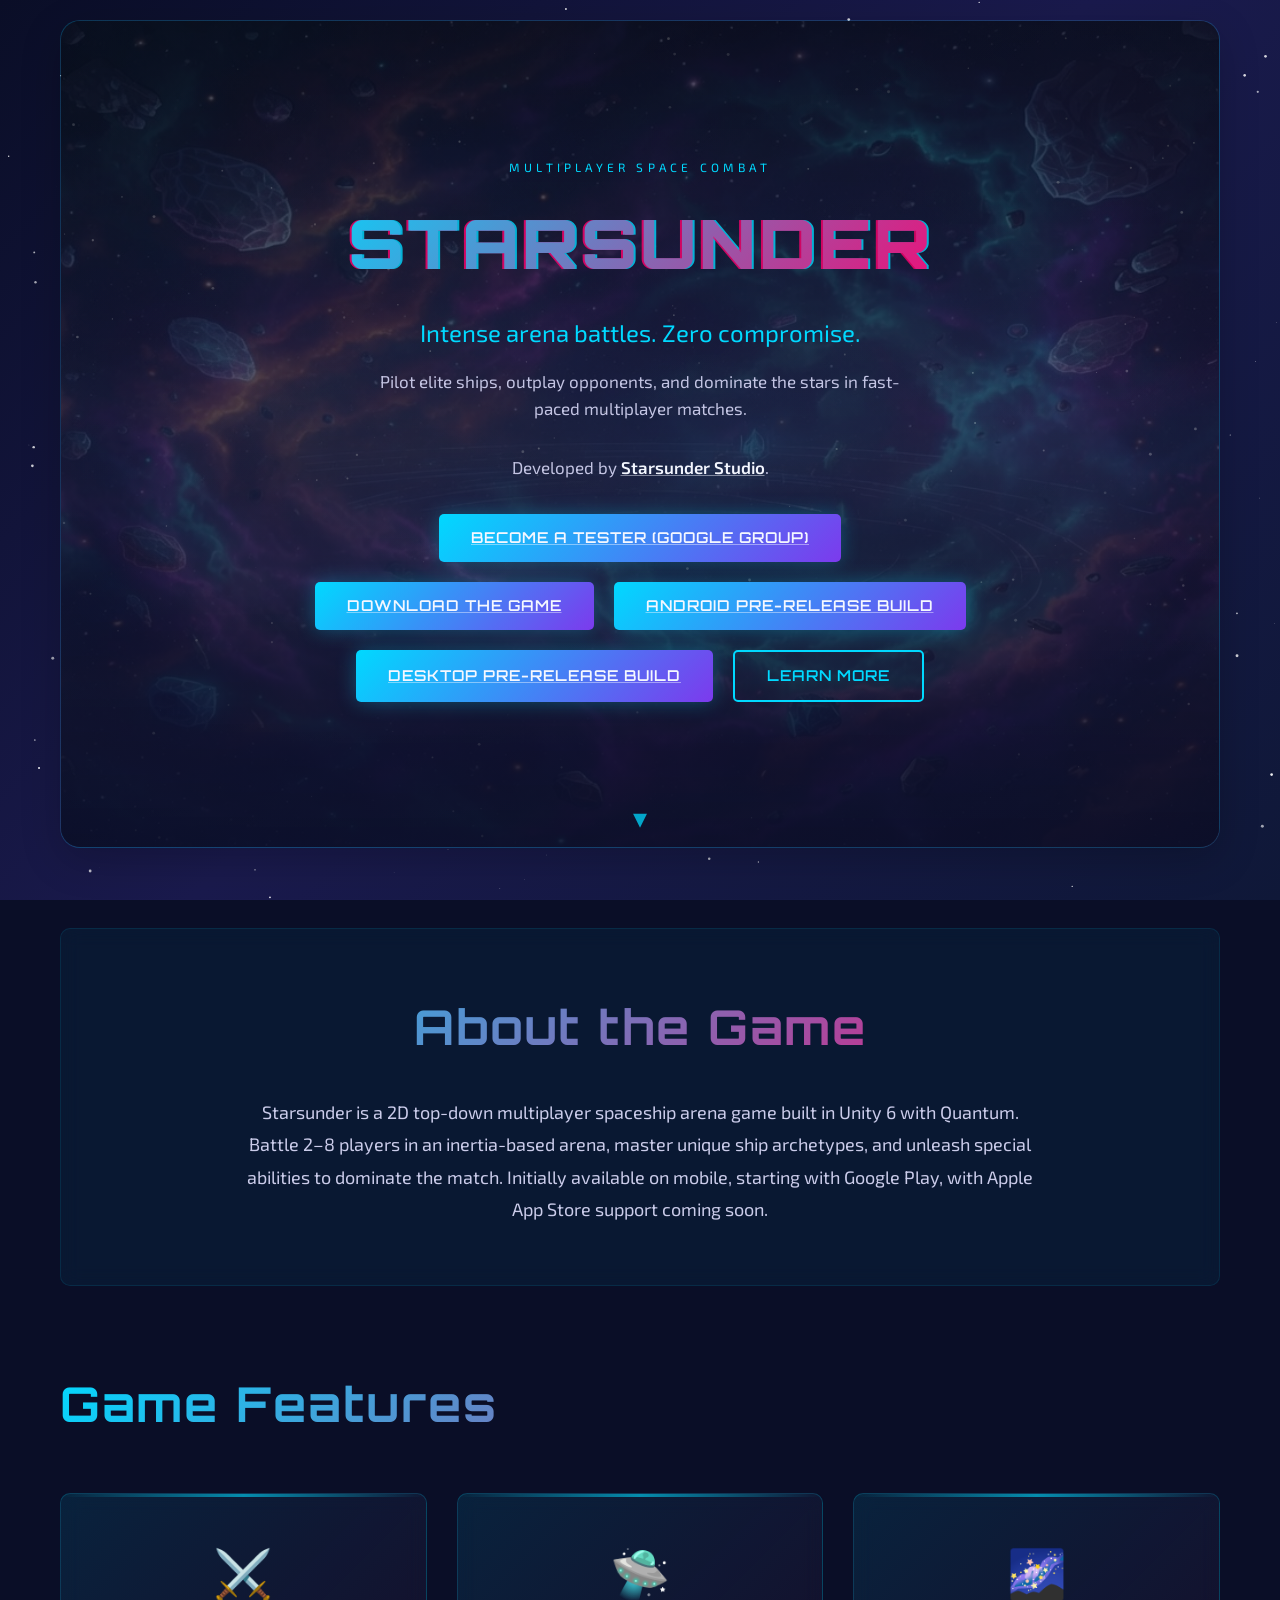
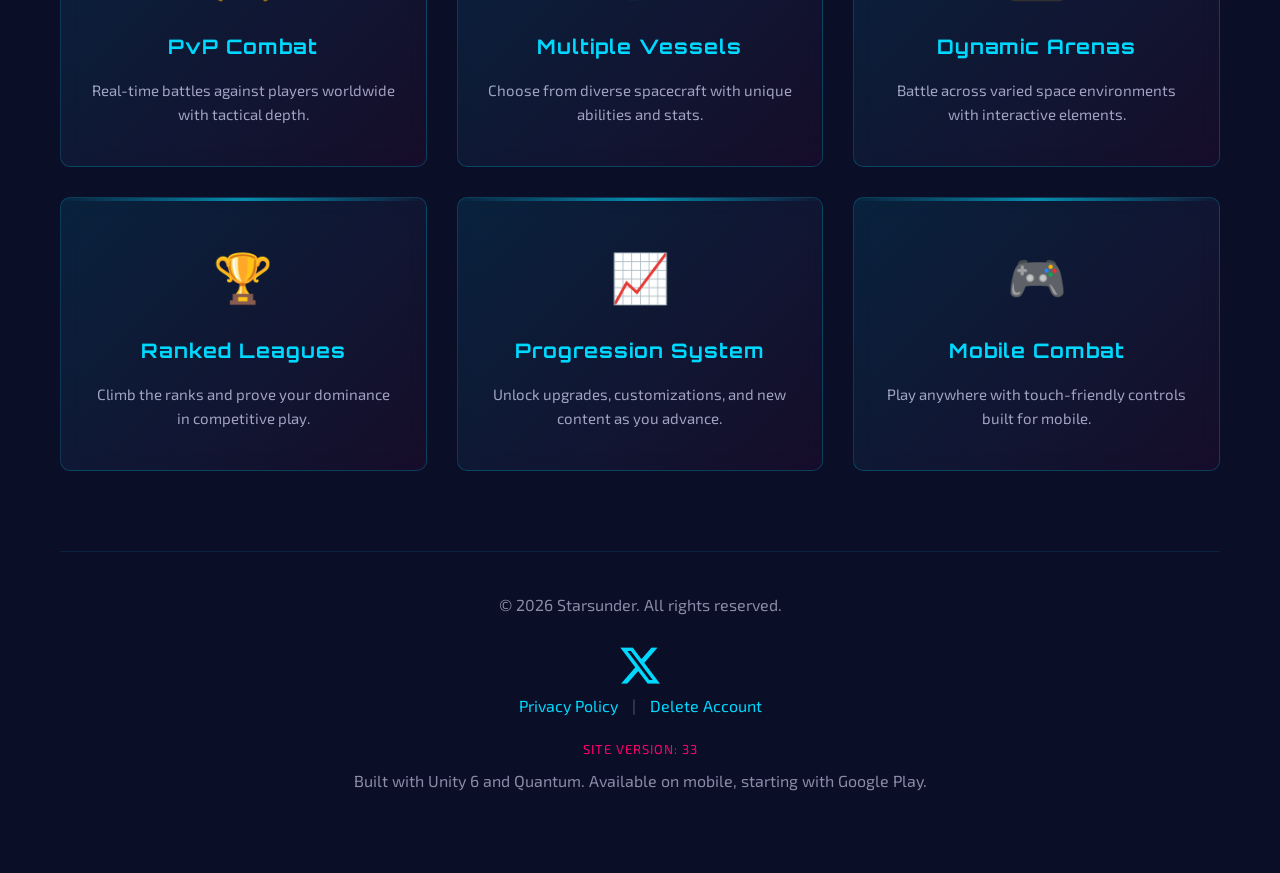
==== index.html @ 7aaae604 "Add hero video" ====
<!DOCTYPE html>
<html lang="en">
<head>
    <meta charset="UTF-8">
    <meta name="viewport" content="width=device-width, initial-scale=1.0">
    <meta name="theme-color" content="#0a0e27">
    <meta name="description" content="Starsunder is an intense multiplayer spaceship arena game.">
    <link rel="stylesheet" href="https://cdnjs.cloudflare.com/ajax/libs/font-awesome/6.6.0/css/all.min.css">
    <link rel="preconnect" href="https://fonts.googleapis.com">
    <link rel="preconnect" href="https://fonts.gstatic.com" crossorigin>
    <link rel="stylesheet" href="https://fonts.googleapis.com/css2?family=Orbitron:wght@700;900&family=Exo+2:wght@400;500;600&display=swap">
    <link rel="icon" type="image/png" href="starsunder-logo-500.png">
    <link rel="apple-touch-icon" href="starsunder-logo-500.png">
    <title>Starsunder - Spaceship Arena Game</title>
    <link rel="stylesheet" href="style.css?v=33">
</head>
<body>
    <canvas id="stars-canvas"></canvas>
    
    <div class="container">
        <section class="hero">
            <video class="hero-video" muted loop playsinline preload="none" aria-hidden="true" tabindex="-1" disablepictureinpicture data-src="hero-gameplay.mp4"></video>
            <div class="hero-content">
                <p class="eyebrow">Multiplayer space combat</p>
                <h1 class="glitch" data-text="STARSUNDER">STARSUNDER</h1>
                <p class="tagline">Intense arena battles. Zero compromise.</p>
                <p class="description">Pilot elite ships, outplay opponents, and dominate the stars in fast-paced multiplayer matches.</p>
                <p class="description">Developed by <a href="https://starsunderstudio.com/" target="_blank" rel="noopener noreferrer">Starsunder Studio</a>.</p>
                <div class="cta-buttons">
                    <a class="btn btn-primary" href="https://groups.google.com/g/starsunder-beta-pilots" target="_blank" rel="noopener noreferrer">Become a Tester (Google Group)</a>
                    <a class="btn btn-primary" href="https://play.google.com/apps/testing/com.starsunderstudio.starsunder" target="_blank" rel="noopener noreferrer">Download the Game</a>
                    <a class="btn btn-primary" href="https://drive.google.com/file/d/129R_GZ-BtbEEM9Xbn3rD3-jcOwAPbcdf/view?usp=drive_link" target="_blank" rel="noopener noreferrer">Android Pre-Release Build</a>
                    <a class="btn btn-primary" href="https://drive.google.com/file/d/1EyXLG2-ThTmbZdYRuEPHj5hFcsKqm8kC/view?usp=drive_link" target="_blank" rel="noopener noreferrer">Desktop Pre-Release Build</a>
                    <button class="btn btn-secondary" onclick="scrollToSection('#about')">Learn More</button>
                </div>
            </div>
            <a class="scroll-cue" href="#about" aria-label="Scroll to About section">
                <span class="scroll-cue-chevron">&#9662;</span>
            </a>
        </section>

        <section id="about" class="about">
            <h2>About the Game</h2>
            <p>Starsunder is a 2D top-down multiplayer spaceship arena game built in Unity 6 with Quantum. Battle 2–8 players in an inertia-based arena, master unique ship archetypes, and unleash special abilities to dominate the match. Initially available on mobile, starting with Google Play, with Apple App Store support coming soon.</p>
        </section>

        <section id="features" class="features">
            <h2>Game Features</h2>
            <div class="features-grid">
                <div class="feature-card">
                    <div class="feature-icon">⚔️</div>
                    <h3>PvP Combat</h3>
                    <p>Real-time battles against players worldwide with tactical depth.</p>
                </div>
                <div class="feature-card">
                    <div class="feature-icon">🛸</div>
                    <h3>Multiple Vessels</h3>
                    <p>Choose from diverse spacecraft with unique abilities and stats.</p>
                </div>
                <div class="feature-card">
                    <div class="feature-icon">🌌</div>
                    <h3>Dynamic Arenas</h3>
                    <p>Battle across varied space environments with interactive elements.</p>
                </div>
                <div class="feature-card">
                    <div class="feature-icon">🏆</div>
                    <h3>Ranked Leagues</h3>
                    <p>Climb the ranks and prove your dominance in competitive play.</p>
                </div>
                <div class="feature-card">
                    <div class="feature-icon">📈</div>
                    <h3>Progression System</h3>
                    <p>Unlock upgrades, customizations, and new content as you advance.</p>
                </div>
                <div class="feature-card">
                    <div class="feature-icon">🎮</div>
                    <h3>Mobile Combat</h3>
                    <p>Play anywhere with touch-friendly controls built for mobile.</p>
                </div>
            </div>
        </section>

        <footer>
            <p>&copy; 2026 Starsunder. All rights reserved.</p>
            <div class="social-links">
                <a href="https://x.com/starsunder_game" target="_blank" rel="noopener noreferrer" class="social-icon" aria-label="Visit Starsunder on X">
                    <i class="fa-brands fa-x-twitter"></i>
                </a>
            </div>
            <p>
                <a href="privacy.html">Privacy Policy</a>
                <span class="footer-sep">|</span>
                <a href="delete-account.html">Delete Account</a>
            </p>
            <p class="site-version">Site version: 33</p>
            <p>Built with Unity 6 and Quantum. Available on mobile, starting with Google Play.</p>
        </footer>
    </div>

    <script src="script.js?v=33"></script>
</body>
</html>
---- style.css ----
* {
    margin: 0;
    padding: 0;
    box-sizing: border-box;
}

html {
    scroll-behavior: smooth;
}

:root {
    --primary-color: #00d9ff;
    --secondary-color: #ff006e;
    --dark-bg: #0a0e27;
    --darker-bg: #050810;
    --text-color: #e0e0ff;
    --accent-color: #7c3aed;
}

body {
    font-family: 'Exo 2', 'Segoe UI', Tahoma, Geneva, Verdana, sans-serif;
    background-color: var(--dark-bg);
    color: var(--text-color);
    overflow-x: hidden;
    line-height: 1.6;
    min-height: 100vh;
}

/* Starfield Background */
#stars-canvas {
    position: fixed;
    top: 0;
    left: 0;
    width: 100%;
    height: 100%;
    z-index: 0;
    background: linear-gradient(135deg, #0a0e27 0%, #1a1a4d 50%, #0f1838 100%);
}

.container {
    position: relative;
    z-index: 1;
    max-width: 1200px;
    margin: 0 auto;
    padding: 20px;
}

/* Hero Section */
.hero {
    display: flex;
    align-items: center;
    justify-content: center;
    min-height: min(92svh, 860px);
    margin-bottom: 80px;
    position: relative;
    padding: 64px 40px 72px;
    border-radius: 20px;
    border: 1px solid rgba(0, 217, 255, 0.16);
    background: linear-gradient(135deg, rgba(0, 217, 255, 0.08), rgba(255, 0, 110, 0.06));
    box-shadow: 0 12px 40px rgba(0, 0, 0, 0.2);
    overflow: hidden;
}

.hero::before {
    content: '';
    position: absolute;
    inset: 0;
    background: url('starsunder-cover-3.jpg') center / cover no-repeat;
    opacity: 0.55;
    z-index: 0;
    transition: opacity 1.2s ease;
}

.hero::after {
    content: '';
    position: absolute;
    inset: 0;
    background: linear-gradient(180deg,
        rgba(5, 8, 16, 0.55) 0%,
        rgba(10, 14, 39, 0.35) 45%,
        rgba(10, 14, 39, 0.85) 100%);
    z-index: 1;
}

/* Hero gameplay loop.
   Sits above the cover still (z-index 0) and below the scrim (z-index 1), so the
   existing text stacking is untouched. It fades in only once it is really playing
   and crossfades the still out with it -- so phones, reduced-motion users, slow
   connections and any browser that refuses autoplay keep today's hero exactly. */
.hero-video {
    position: absolute;
    inset: 0;
    width: 100%;
    height: 100%;
    object-fit: cover;
    object-position: center;
    z-index: 0;
    opacity: 0;
    transition: opacity 1.2s ease;
    pointer-events: none;
    border: 0;
}

.hero.has-video .hero-video {
    opacity: 0.7;
}

.hero.has-video::before {
    opacity: 0;
}

/* The clip is never fetched on phones or under reduced motion (see script.js);
   these are the belt-and-braces half of that decision. */
@media (prefers-reduced-motion: reduce) {
    .hero-video {
        display: none;
    }
}

.hero-content {
    position: relative;
    z-index: 2;
    text-align: center;
    max-width: 680px;
    margin: 0 auto;
}

.scroll-cue {
    position: absolute;
    bottom: 16px;
    left: 50%;
    transform: translateX(-50%);
    z-index: 2;
    color: var(--primary-color);
    text-decoration: none;
    font-size: 28px;
    line-height: 1;
    opacity: 0.75;
    transition: opacity 0.3s ease, color 0.3s ease;
}

.scroll-cue:hover {
    opacity: 1;
    color: var(--secondary-color);
}

.scroll-cue-chevron {
    display: inline-block;
    animation: scrollBounce 2s ease-in-out infinite;
}

@keyframes scrollBounce {
    0%, 100% {
        transform: translateY(0);
        opacity: 0.6;
    }
    50% {
        transform: translateY(8px);
        opacity: 1;
    }
}

@media (max-height: 600px) {
    .scroll-cue {
        display: none;
    }
}

.eyebrow {
    font-size: 12px;
    letter-spacing: 0.35em;
    text-transform: uppercase;
    color: var(--primary-color);
    margin-bottom: 12px;
}

.hero-content h1 {
    font-family: 'Orbitron', 'Segoe UI', sans-serif;
    font-size: clamp(36px, 5.5vw, 68px);
    font-weight: 900;
    background: linear-gradient(135deg, var(--primary-color), var(--secondary-color));
    -webkit-background-clip: text;
    -webkit-text-fill-color: transparent;
    background-clip: text;
    margin-bottom: 16px;
    letter-spacing: 3px;
    animation: fadeUp 0.8s ease;
}

@keyframes fadeUp {
    from {
        opacity: 0;
        transform: translateY(24px);
    }
    to {
        opacity: 1;
        transform: translateY(0);
    }
}

.glitch {
    position: relative;
}

.glitch::before,
.glitch::after {
    content: attr(data-text);
    position: absolute;
    top: 0;
    left: 0;
    width: 100%;
    height: 100%;
    opacity: 0.8;
}

.glitch::before {
    animation: glitch 0.3s infinite;
    color: var(--primary-color);
    z-index: -1;
    text-shadow: -2px 0 var(--secondary-color);
}

.glitch::after {
    animation: glitch 0.3s infinite reverse;
    color: var(--secondary-color);
    z-index: -2;
    text-shadow: 2px 0 var(--primary-color);
}

@keyframes glitch {
    0% {
        clip-path: inset(40% 0 61% 0);
        transform: translate(-2px, -2px);
    }
    20% {
        clip-path: inset(92% 0 1% 0);
        transform: translate(2px, 2px);
    }
    40% {
        clip-path: inset(43% 0 1% 0);
        transform: translate(-2px, 2px);
    }
    60% {
        clip-path: inset(25% 0 58% 0);
        transform: translate(2px, -2px);
    }
    80% {
        clip-path: inset(54% 0 7% 0);
        transform: translate(-2px, -2px);
    }
    100% {
        clip-path: inset(58% 0 43% 0);
        transform: translate(2px, 2px);
    }
}

.tagline {
    font-size: 24px;
    color: var(--primary-color);
    margin-bottom: 16px;
    animation: fadeUp 0.8s ease 0.1s both;
}

.description {
    font-size: 17px;
    color: rgba(224, 224, 255, 0.85);
    margin: 0 auto 32px;
    max-width: 520px;
    animation: fadeUp 0.8s ease 0.2s both;
}

.hero-content a {
    color: #f4f7ff;
    font-weight: 600;
    text-decoration: underline;
    text-decoration-color: rgba(244, 247, 255, 0.45);
}

.hero-content a:hover {
    color: #8fe8ff;
}

.cta-buttons {
    display: flex;
    gap: 20px;
    flex-wrap: wrap;
    justify-content: center;
    animation: fadeUp 0.8s ease 0.3s both;
}

.btn {
    font-family: 'Orbitron', 'Segoe UI', sans-serif;
    padding: 14px 32px;
    font-size: 15px;
    font-weight: 600;
    border: none;
    border-radius: 5px;
    cursor: pointer;
    transition: all 0.3s ease;
    letter-spacing: 1px;
    text-transform: uppercase;
    display: inline-flex;
    align-items: center;
    justify-content: center;
    text-decoration: none;
    white-space: normal;
    line-height: 1.35;
    overflow-wrap: anywhere;
}

.btn-primary {
    background: linear-gradient(135deg, var(--primary-color), var(--accent-color));
    color: #000;
    box-shadow: 0 0 20px rgba(0, 217, 255, 0.3);
}

.btn-primary:hover {
    box-shadow: 0 0 40px rgba(0, 217, 255, 0.6);
    transform: translateY(-3px);
}

.btn-secondary {
    background: transparent;
    color: var(--primary-color);
    border: 2px solid var(--primary-color);
}

.btn-secondary:hover {
    background: rgba(0, 217, 255, 0.1);
    box-shadow: 0 0 20px rgba(0, 217, 255, 0.3);
}


/* About Section */
.about {
    background: rgba(0, 217, 255, 0.05);
    border: 1px solid rgba(0, 217, 255, 0.1);
    padding: 60px 40px;
    border-radius: 10px;
    margin-bottom: 80px;
    text-align: center;
    backdrop-filter: blur(10px);
}

.about h2,
.features h2,
.notify h2 {
    font-family: 'Orbitron', 'Segoe UI', sans-serif;
    font-size: clamp(32px, 6vw, 48px);
    margin-bottom: 30px;
    background: linear-gradient(135deg, var(--primary-color), var(--secondary-color));
    -webkit-background-clip: text;
    -webkit-text-fill-color: transparent;
    background-clip: text;
    letter-spacing: 2px;
}

.about p {
    font-size: 18px;
    color: rgba(224, 224, 255, 0.9);
    max-width: 800px;
    margin: 0 auto;
    line-height: 1.8;
}

/* Features Section */
.features {
    margin-bottom: 80px;
}

.features-grid {
    display: grid;
    grid-template-columns: repeat(auto-fit, minmax(300px, 1fr));
    gap: 30px;
    margin-top: 50px;
}

.feature-card {
    position: relative;
    background: linear-gradient(135deg, rgba(0, 217, 255, 0.1), rgba(255, 0, 110, 0.05));
    border: 1px solid rgba(0, 217, 255, 0.2);
    padding: 40px 30px;
    border-radius: 10px;
    text-align: center;
    transition: all 0.3s ease;
    backdrop-filter: blur(10px);
    overflow: hidden;
}

.feature-card::before {
    content: '';
    position: absolute;
    top: 0;
    left: 0;
    right: 0;
    height: 3px;
    background: linear-gradient(90deg, transparent, var(--primary-color), transparent);
    opacity: 0.6;
    transition: opacity 0.3s ease;
}

.feature-card:hover {
    border-color: var(--primary-color);
    box-shadow: 0 0 40px rgba(0, 217, 255, 0.3);
    transform: translateY(-10px);
}

.feature-card:hover::before {
    opacity: 1;
}

.feature-icon {
    font-size: 48px;
    margin-bottom: 20px;
    display: block;
}

.feature-card h3 {
    font-family: 'Orbitron', 'Segoe UI', sans-serif;
    font-size: 20px;
    margin-bottom: 15px;
    color: var(--primary-color);
    letter-spacing: 1px;
}

.feature-card p {
    color: rgba(224, 224, 255, 0.7);
    font-size: 15px;
    line-height: 1.6;
}

/* Notify Section */
.notify {
    background: linear-gradient(135deg, rgba(0, 217, 255, 0.1), rgba(255, 0, 110, 0.05));
    border: 2px solid rgba(0, 217, 255, 0.2);
    padding: 60px 40px;
    border-radius: 10px;
    text-align: center;
    margin-bottom: 80px;
    backdrop-filter: blur(10px);
}

.notify p:first-of-type {
    font-size: 18px;
    color: rgba(224, 224, 255, 0.8);
    margin-bottom: 40px;
}

.email-form {
    display: flex;
    gap: 10px;
    max-width: 500px;
    margin: 0 auto 20px;
    flex-wrap: wrap;
    justify-content: center;
}

.email-form input {
    flex: 1;
    min-width: 250px;
    padding: 14px 20px;
    background: rgba(0, 0, 0, 0.3);
    border: 1px solid rgba(0, 217, 255, 0.3);
    border-radius: 5px;
    color: var(--text-color);
    font-size: 16px;
    transition: all 0.3s ease;
}

.email-form input::placeholder {
    color: rgba(224, 224, 255, 0.5);
}

.email-form input:focus {
    outline: none;
    background: rgba(0, 0, 0, 0.5);
    border-color: var(--primary-color);
    box-shadow: 0 0 15px rgba(0, 217, 255, 0.2);
}

.form-note {
    font-size: 13px;
    color: rgba(224, 224, 255, 0.5);
    margin-top: 20px;
}

/* Footer */
footer {
    border-top: 1px solid rgba(0, 217, 255, 0.1);
    padding: 40px 0;
    text-align: center;
    color: rgba(224, 224, 255, 0.6);
}

footer p {
    margin-bottom: 20px;
}

footer a {
    color: var(--primary-color);
    text-decoration: none;
}

footer a:hover {
    color: var(--secondary-color);
}

.site-version {
    margin-top: 8px;
    margin-bottom: 8px;
    font-size: 13px;
    letter-spacing: 1px;
    text-transform: uppercase;
    color: var(--secondary-color);
}

.footer-sep {
    margin: 0 10px;
    color: rgba(224, 224, 255, 0.35);
}

.social-links {
    display: flex;
    gap: 30px;
    justify-content: center;
    flex-wrap: wrap;
}

.social-icon {
    color: var(--primary-color);
    text-decoration: none;
    transition: all 0.3s ease;
    font-size: 44px;
    display: inline-flex;
    align-items: center;
    justify-content: center;
    min-width: 56px;
    min-height: 56px;
}

.social-icon:hover {
    color: var(--secondary-color);
    transform: scale(1.1);
    text-shadow: 0 0 10px rgba(0, 217, 255, 0.3);
}

/* Responsive Design */
@media (max-width: 768px) {
    body {
        overflow-x: hidden;
        min-height: 100svh;
    }

    .container {
        padding: 10px;
        min-height: 100svh;
    }

    .hero {
        min-height: calc(100svh - 20px);
        padding: 32px 20px 56px;
        margin-bottom: 40px;
        border-radius: 14px;
    }

    .hero-content {
        max-width: 100%;
        width: 100%;
        display: flex;
        flex-direction: column;
        justify-content: center;
        align-items: center;
        text-align: center;
    }

    .eyebrow {
        font-size: 12px;
        margin-bottom: 10px;
        letter-spacing: 0.25em;
    }

    .hero-content h1 {
        font-size: clamp(30px, 10vw, 52px);
        line-height: 1.05;
        margin-bottom: 12px;
        letter-spacing: 0.5px;
        max-width: 100%;
    }

    .tagline {
        font-size: 20px;
        margin-bottom: 12px;
    }

    .description {
        font-size: 17px;
        margin-bottom: 28px;
        max-width: 100%;
        line-height: 1.55;
    }

    .about h2,
    .features h2 {
        font-size: clamp(24px, 7vw, 34px);
    }

    .about p {
        font-size: 16px;
    }

    .cta-buttons {
        flex-direction: column;
        gap: 12px;
        width: 100%;
        max-width: 340px;
        align-items: stretch;
    }

    .btn {
        width: 100%;
        max-width: 100%;
        padding: 12px 16px;
        font-size: 14px;
        line-height: 1.3;
        min-height: 48px;
        box-sizing: border-box;
    }

    .hero-visual {
        display: none;
    }

    .hero-video {
        display: none;
    }

    .features-grid {
        grid-template-columns: 1fr;
    }

    .about,
    .features,
    footer {
        padding-left: 12px;
        padding-right: 12px;
    }

    .social-links {
        gap: 16px;
    }

    .social-icon {
        font-size: 56px;
        min-width: 64px;
        min-height: 64px;
    }
}

@media (max-width: 480px) {
    .hero {
        padding: 28px 12px 52px;
    }

    .hero-content h1 {
        font-size: clamp(28px, 10vw, 44px);
        letter-spacing: 0.5px;
    }

    .tagline {
        font-size: 18px;
    }

    .description {
        font-size: 16px;
        margin-bottom: 24px;
    }

    .btn {
        padding: 11px 14px;
        font-size: 13px;
        min-height: 46px;
    }
}

/* Short viewports: keep the hero compact so everything fits on screen */
@media (max-width: 768px) and (max-height: 620px) {
    .hero-content h1 {
        font-size: clamp(26px, 8vw, 36px);
    }

    .description {
        margin-bottom: 16px;
    }
}
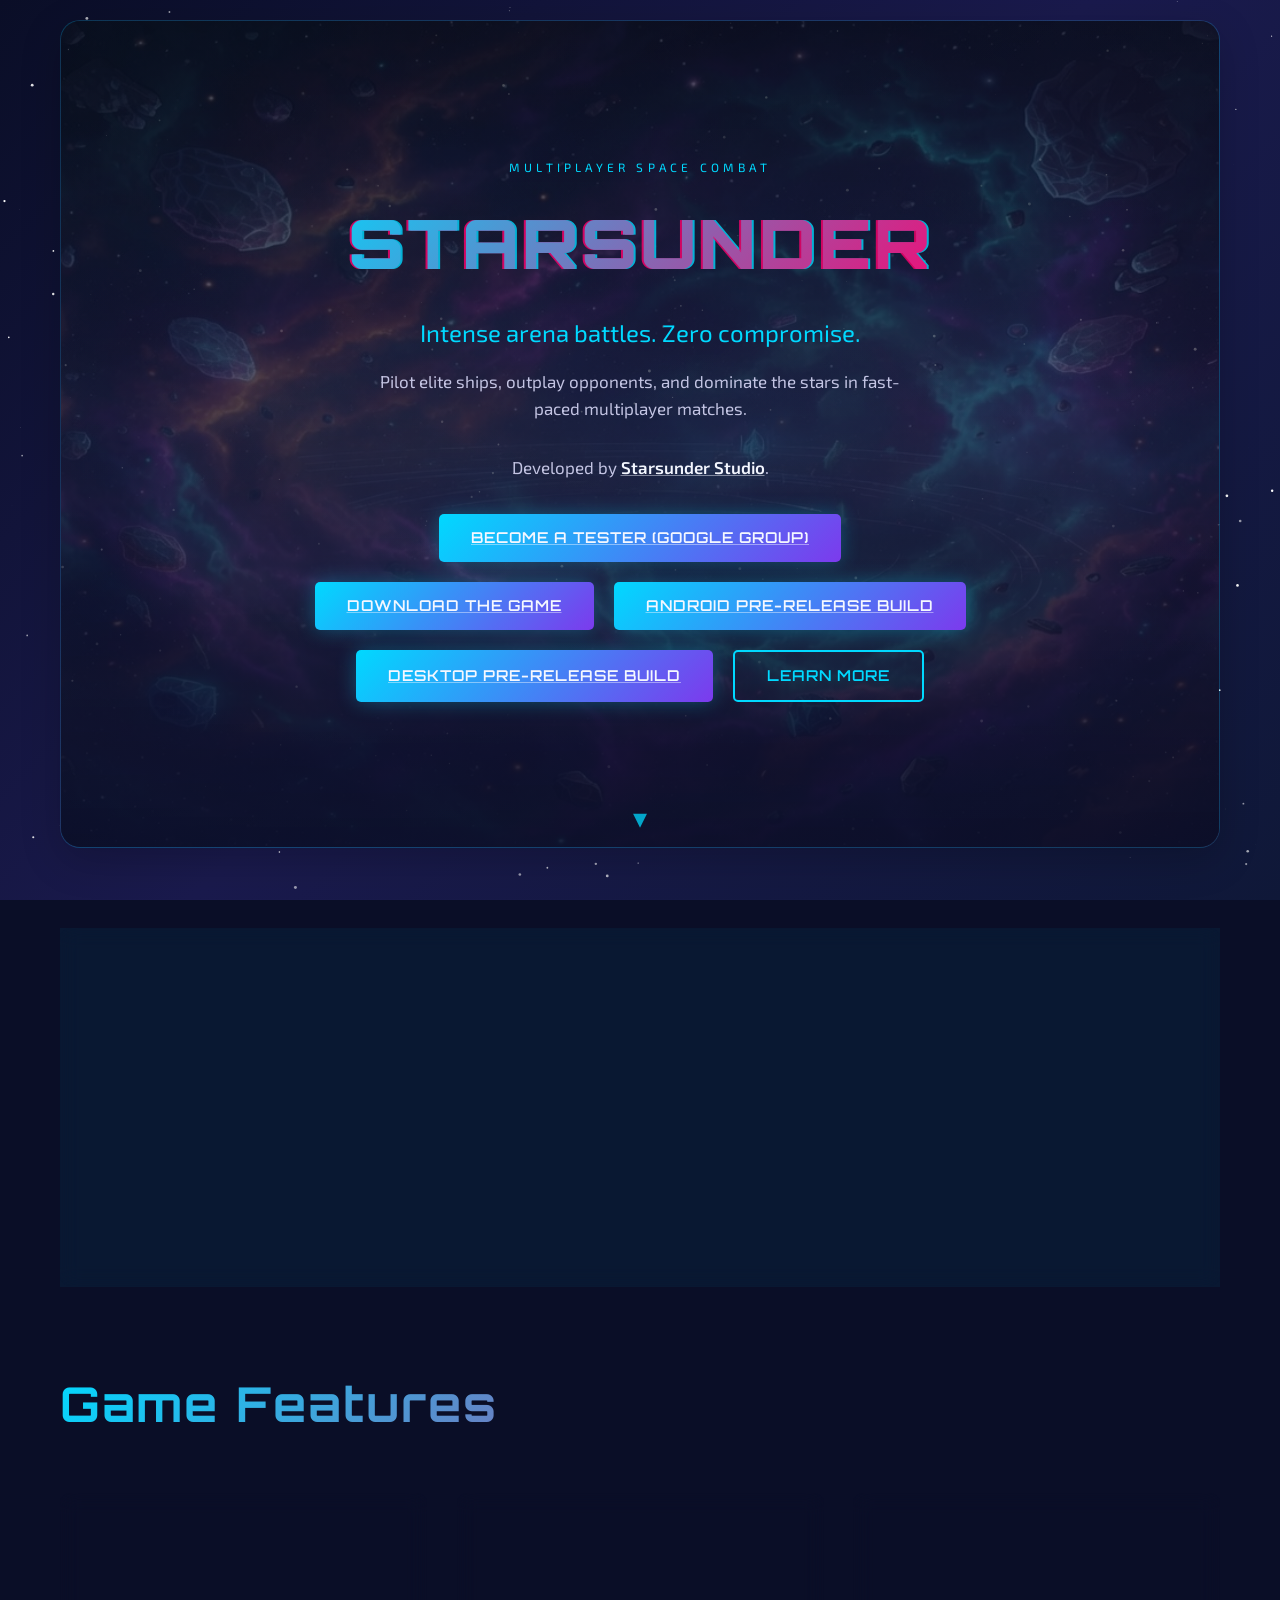
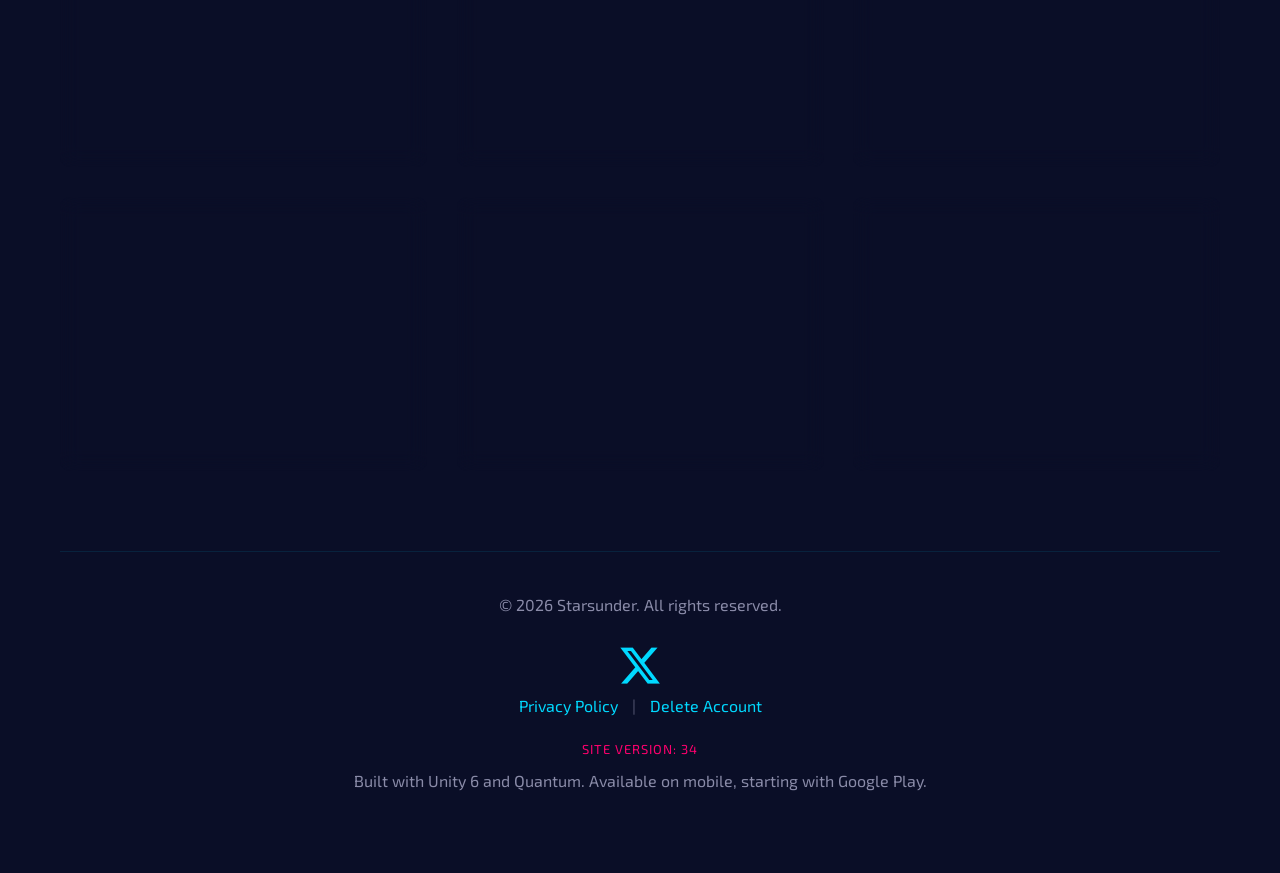
==== commit 46639f99: "add phone video" ====
--- a/index.html
+++ b/index.html
@@ -12,14 +12,14 @@
     <link rel="icon" type="image/png" href="starsunder-logo-500.png">
     <link rel="apple-touch-icon" href="starsunder-logo-500.png">
     <title>Starsunder - Spaceship Arena Game</title>
-    <link rel="stylesheet" href="style.css?v=33">
+    <link rel="stylesheet" href="style.css?v=34">
 </head>
 <body>
     <canvas id="stars-canvas"></canvas>
     
     <div class="container">
         <section class="hero">
-            <video class="hero-video" muted loop playsinline preload="none" aria-hidden="true" tabindex="-1" disablepictureinpicture data-src="hero-gameplay.mp4"></video>
+            <video class="hero-video" muted loop playsinline preload="none" aria-hidden="true" tabindex="-1" disablepictureinpicture data-src="hero-gameplay.mp4" data-src-narrow="hero-gameplay-mobile.mp4"></video>
             <div class="hero-content">
                 <p class="eyebrow">Multiplayer space combat</p>
                 <h1 class="glitch" data-text="STARSUNDER">STARSUNDER</h1>
@@ -92,11 +92,11 @@
                 <span class="footer-sep">|</span>
                 <a href="delete-account.html">Delete Account</a>
             </p>
-            <p class="site-version">Site version: 33</p>
+            <p class="site-version">Site version: 34</p>
             <p>Built with Unity 6 and Quantum. Available on mobile, starting with Google Play.</p>
         </footer>
     </div>
 
-    <script src="script.js?v=33"></script>
+    <script src="script.js?v=34"></script>
 </body>
 </html>
--- a/style.css
+++ b/style.css
@@ -630,8 +630,25 @@
         display: none;
     }
 
+    /* A 2.47:1 clip cannot fill a portrait hero. `cover` would keep only ~18% of
+       the frame width, which reads as murk rather than as gameplay -- the nova
+       ring is a smudge at that crop. So phones load a centre-cropped cut instead
+       (see script.js) and show it WHOLE, as a band at its own aspect ratio,
+       feathered top and bottom into the cover art
+       (which stays put here rather than fading out, so the band has something to
+       sit inside instead of floating on the base gradient). */
     .hero-video {
-        display: none;
+        top: 38%;
+        bottom: auto;
+        height: auto;
+        aspect-ratio: 560 / 414;
+        transform: translateY(-50%);
+        -webkit-mask-image: linear-gradient(to bottom, transparent 0%, #000 24%, #000 76%, transparent 100%);
+        mask-image: linear-gradient(to bottom, transparent 0%, #000 24%, #000 76%, transparent 100%);
+    }
+
+    .hero.has-video::before {
+        opacity: 0.55;
     }
 
     .features-grid {
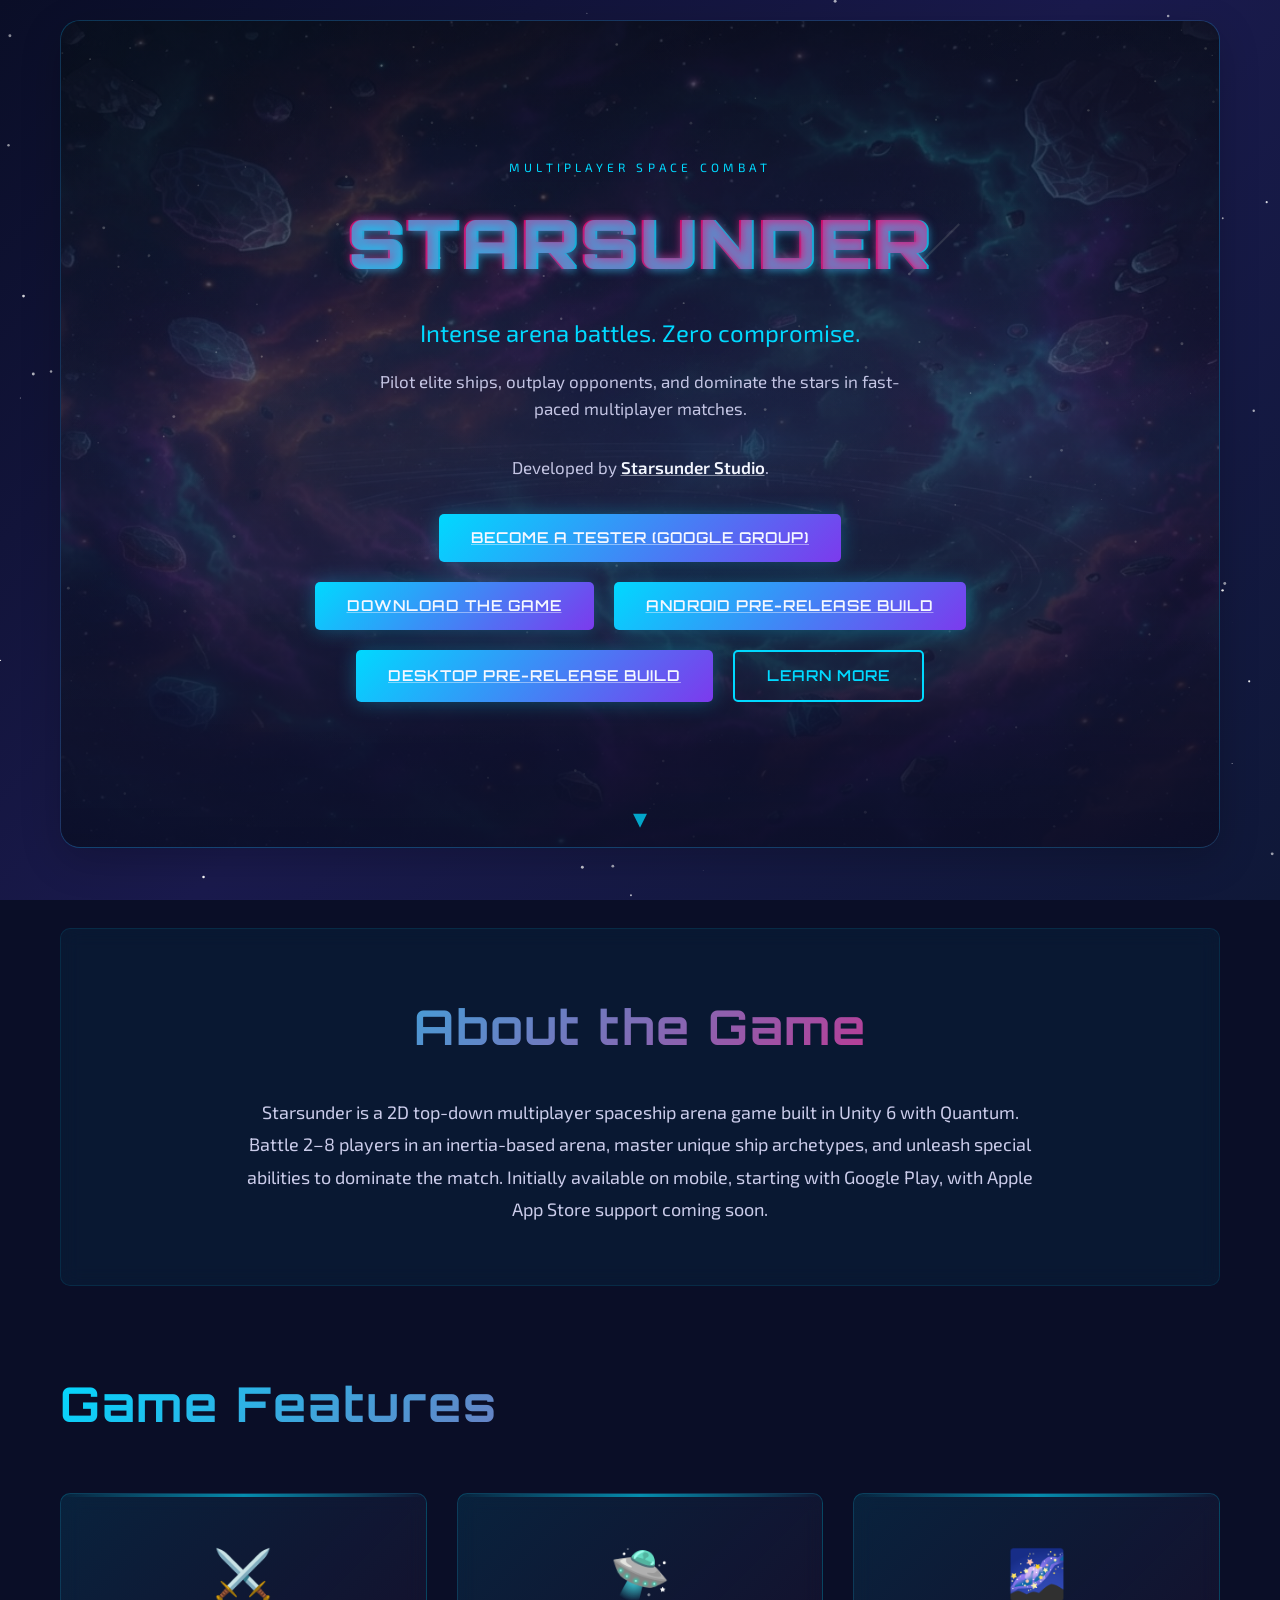
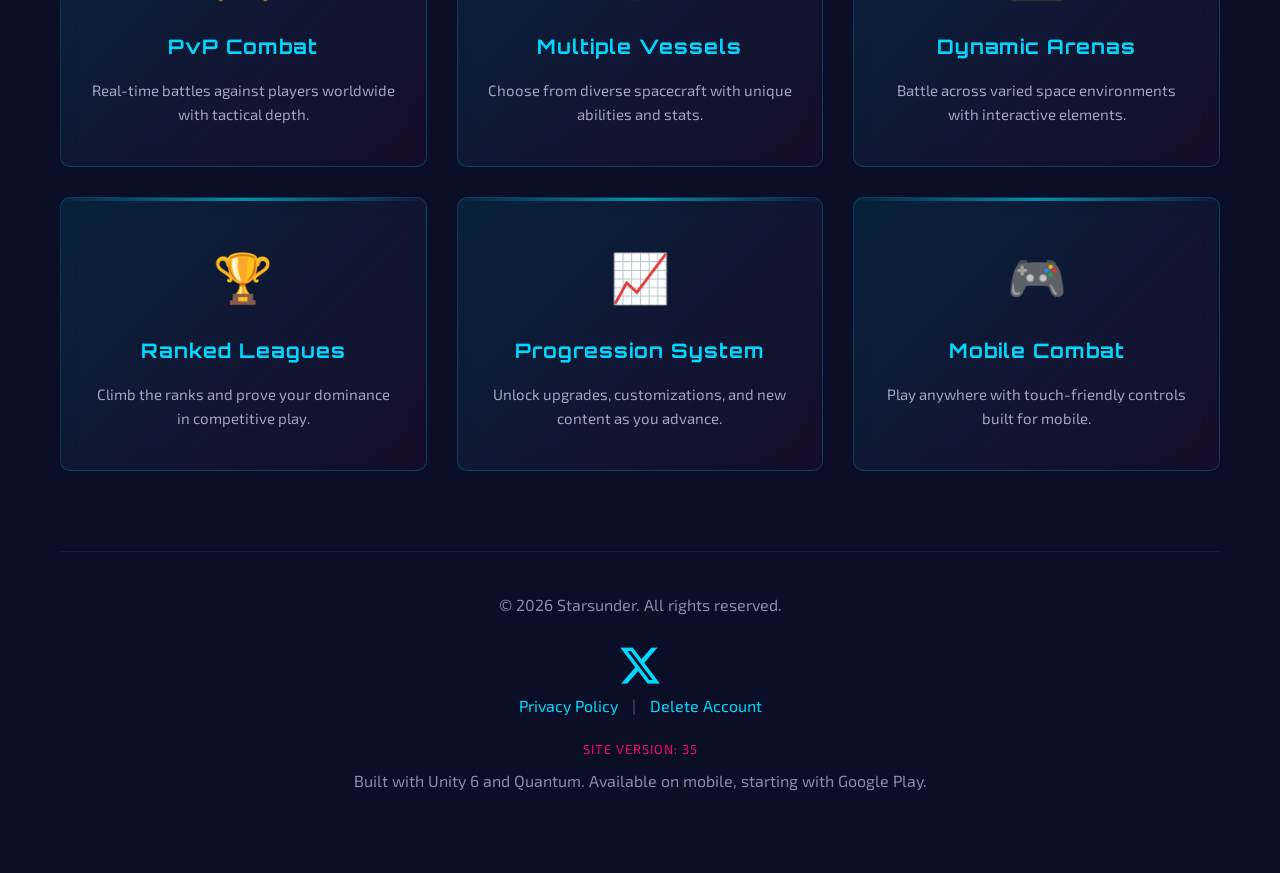
==== commit 718f12cf: "fix video on phone" ====
--- a/index.html
+++ b/index.html
@@ -12,7 +12,7 @@
     <link rel="icon" type="image/png" href="starsunder-logo-500.png">
     <link rel="apple-touch-icon" href="starsunder-logo-500.png">
     <title>Starsunder - Spaceship Arena Game</title>
-    <link rel="stylesheet" href="style.css?v=34">
+    <link rel="stylesheet" href="style.css?v=35">
 </head>
 <body>
     <canvas id="stars-canvas"></canvas>
@@ -92,11 +92,11 @@
                 <span class="footer-sep">|</span>
                 <a href="delete-account.html">Delete Account</a>
             </p>
-            <p class="site-version">Site version: 34</p>
+            <p class="site-version">Site version: 35</p>
             <p>Built with Unity 6 and Quantum. Available on mobile, starting with Google Play.</p>
         </footer>
     </div>
 
-    <script src="script.js?v=34"></script>
+    <script src="script.js?v=35"></script>
 </body>
 </html>
--- a/style.css
+++ b/style.css
@@ -638,17 +638,28 @@
        (which stays put here rather than fading out, so the band has something to
        sit inside instead of floating on the base gradient). */
     .hero-video {
-        top: 38%;
+        top: 30%;
         bottom: auto;
         height: auto;
         aspect-ratio: 560 / 414;
         transform: translateY(-50%);
-        -webkit-mask-image: linear-gradient(to bottom, transparent 0%, #000 24%, #000 76%, transparent 100%);
-        mask-image: linear-gradient(to bottom, transparent 0%, #000 24%, #000 76%, transparent 100%);
+        -webkit-mask-image: linear-gradient(to bottom, transparent 0%, #000 10%, #000 90%, transparent 100%);
+        mask-image: linear-gradient(to bottom, transparent 0%, #000 10%, #000 90%, transparent 100%);
+    }
+
+    /* The band has to carry the hero on its own here, the way the full-bleed clip
+       does on desktop. The first cut of this dimmed the clip to 0.7, left the cover
+       art at full strength competing with it, feathered away half the band and put
+       it behind the densest text -- four reductions stacked, and the result was
+       reported from a phone as no video at all. The clip is near-opaque now and the
+       cover art drops back to a floor that keeps the frame from going empty above
+       and below the band. */
+    .hero.has-video .hero-video {
+        opacity: 0.95;
     }
 
     .hero.has-video::before {
-        opacity: 0.55;
+        opacity: 0.22;
     }
 
     .features-grid {
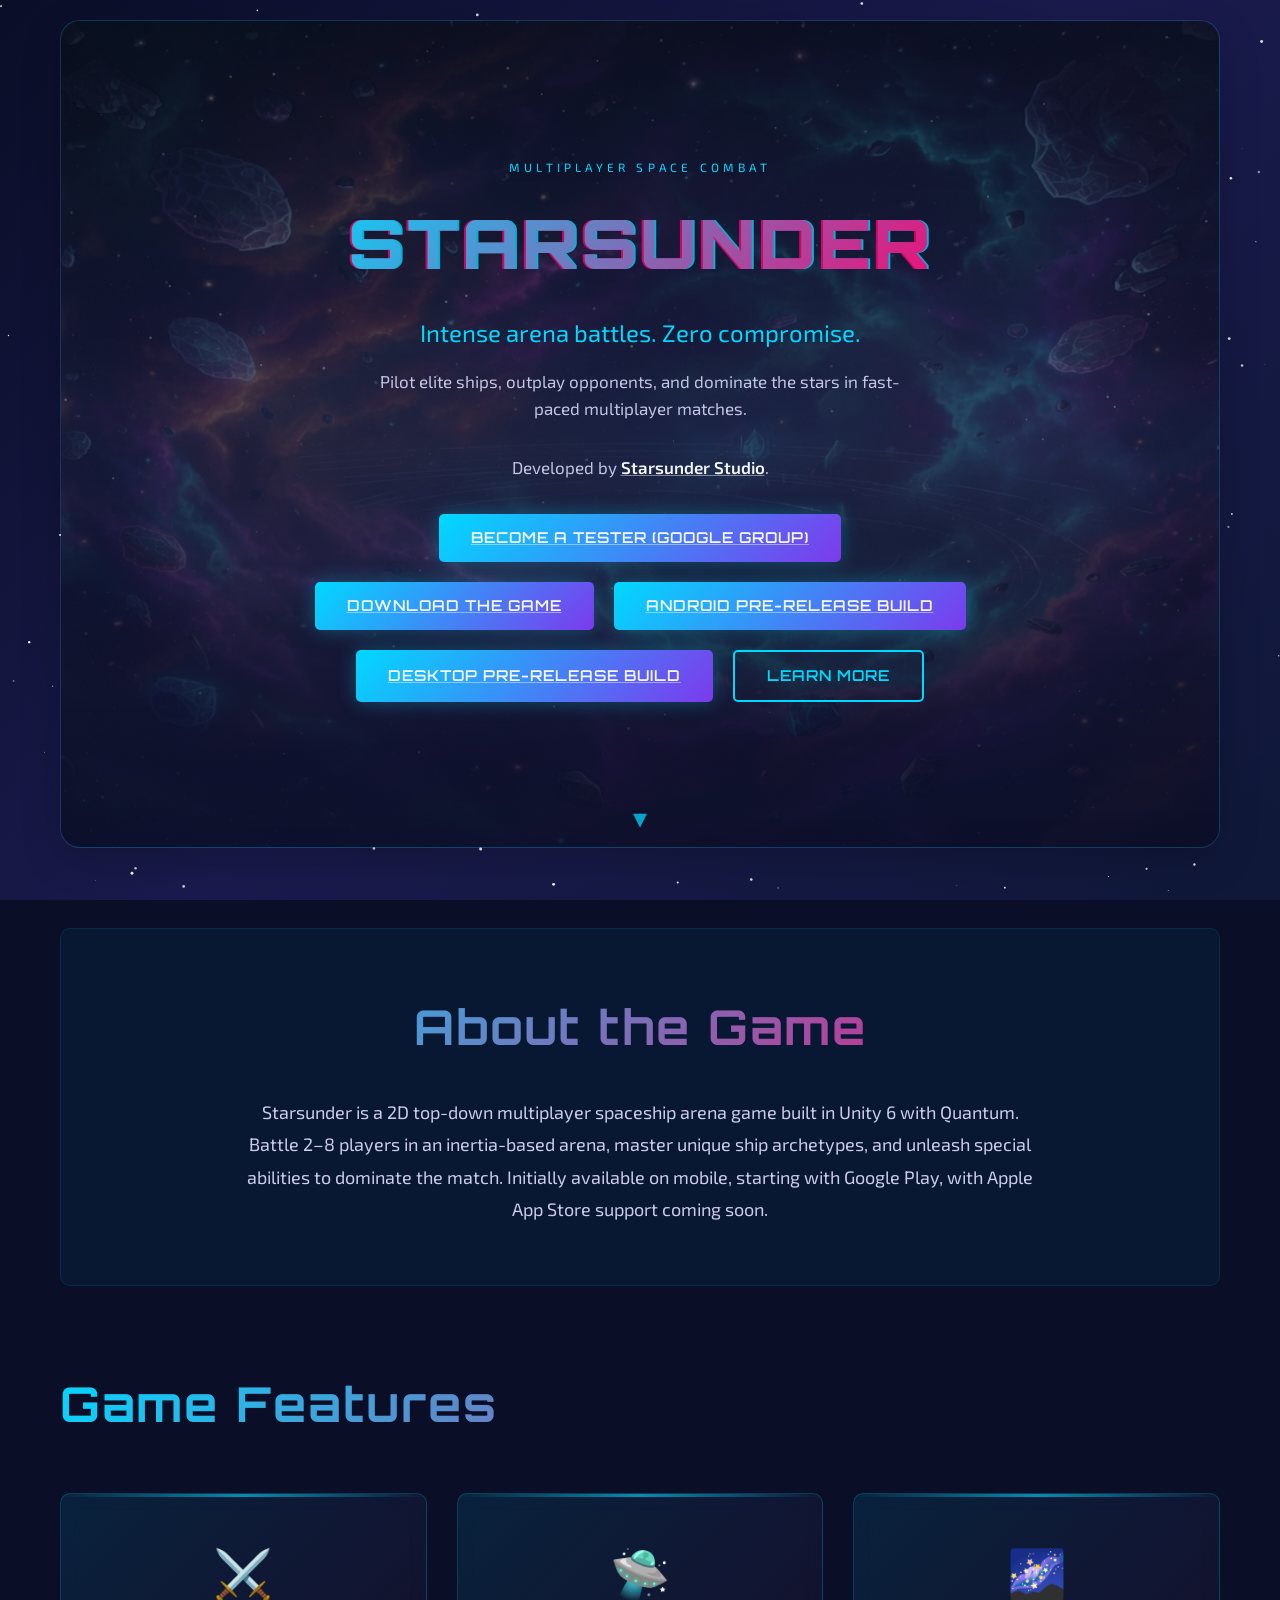
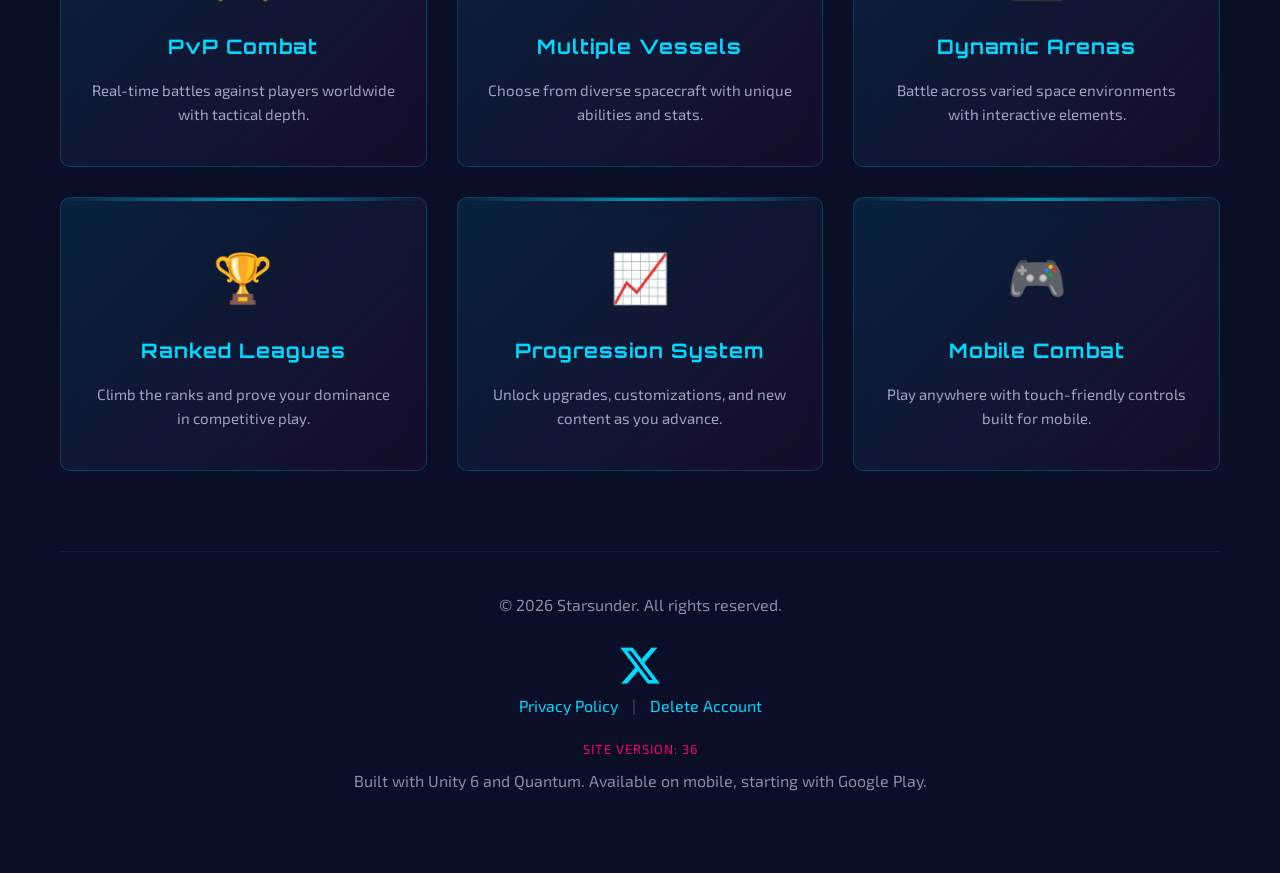
==== commit 95a02c65: "add screenshots" ====
--- a/index.html
+++ b/index.html
@@ -12,7 +12,7 @@
     <link rel="icon" type="image/png" href="starsunder-logo-500.png">
     <link rel="apple-touch-icon" href="starsunder-logo-500.png">
     <title>Starsunder - Spaceship Arena Game</title>
-    <link rel="stylesheet" href="style.css?v=35">
+    <link rel="stylesheet" href="style.css?v=36">
 </head>
 <body>
     <canvas id="stars-canvas"></canvas>
@@ -20,6 +20,11 @@
     <div class="container">
         <section class="hero">
             <video class="hero-video" muted loop playsinline preload="none" aria-hidden="true" tabindex="-1" disablepictureinpicture data-src="hero-gameplay.mp4" data-src-narrow="hero-gameplay-mobile.mp4"></video>
+            <div class="hero-stills" aria-hidden="true">
+                <img class="hero-still" alt="" data-src="hero-still-nova.jpg">
+                <img class="hero-still" alt="" data-src="hero-still-cone.jpg">
+                <img class="hero-still" alt="" data-src="hero-still-lock.jpg">
+            </div>
             <div class="hero-content">
                 <p class="eyebrow">Multiplayer space combat</p>
                 <h1 class="glitch" data-text="STARSUNDER">STARSUNDER</h1>
@@ -92,11 +97,11 @@
                 <span class="footer-sep">|</span>
                 <a href="delete-account.html">Delete Account</a>
             </p>
-            <p class="site-version">Site version: 35</p>
+            <p class="site-version">Site version: 36</p>
             <p>Built with Unity 6 and Quantum. Available on mobile, starting with Google Play.</p>
         </footer>
     </div>
 
-    <script src="script.js?v=35"></script>
+    <script src="script.js?v=36"></script>
 </body>
 </html>
--- a/style.css
+++ b/style.css
@@ -87,30 +87,84 @@
    existing text stacking is untouched. It fades in only once it is really playing
    and crossfades the still out with it -- so phones, reduced-motion users, slow
    connections and any browser that refuses autoplay keep today's hero exactly. */
+.hero-video,
+.hero-stills {
+    position: absolute;
+    inset: 0;
+    width: 100%;
+    height: 100%;
+    z-index: 0;
+    opacity: 0;
+    transition: opacity 1.2s ease;
+    pointer-events: none;
+}
+
 .hero-video {
+    object-fit: cover;
+    object-position: center;
+    border: 0;
+}
+
+/* Gameplay stills, shown when the clip is deliberately not downloaded -- Data
+   Saver, or a metered/2g connection. They occupy exactly the same box as the
+   clip, so the hero looks the same on both paths; only the motion differs.
+   The files are 1024x414 like the wide clip, so `cover` crops them to the same
+   centre region the phone-sized clip is cut to. */
+.hero-still {
     position: absolute;
     inset: 0;
     width: 100%;
     height: 100%;
     object-fit: cover;
     object-position: center;
-    z-index: 0;
     opacity: 0;
-    transition: opacity 1.2s ease;
-    pointer-events: none;
-    border: 0;
-}
-
-.hero.has-video .hero-video {
+    animation: heroStillCycle 21s linear infinite;
+}
+
+.hero-still:nth-child(2) {
+    animation-delay: 7s;
+}
+
+.hero-still:nth-child(3) {
+    animation-delay: 14s;
+}
+
+/* Each still holds for ~6s and dissolves over ~0.8s into the next. The windows
+   overlap so the pair cross-fades rather than both dipping toward the backdrop
+   between them. */
+@keyframes heroStillCycle {
+    0% { opacity: 0; }
+    4% { opacity: 1; }
+    33% { opacity: 1; }
+    37% { opacity: 0; }
+    100% { opacity: 0; }
+}
+
+/* Reduced motion gets the stills without the rotation: one frame of real
+   gameplay, holding still. A slideshow is still motion, and that setting is a
+   request not to have any. */
+.hero-stills.is-static .hero-still {
+    animation: none;
+    opacity: 0;
+}
+
+.hero-stills.is-static .hero-still:first-child {
+    opacity: 1;
+}
+
+.hero.has-video .hero-video,
+.hero.has-stills .hero-stills {
     opacity: 0.7;
 }
 
-.hero.has-video::before {
+.hero.has-video::before,
+.hero.has-stills::before {
     opacity: 0;
 }
 
-/* The clip is never fetched on phones or under reduced motion (see script.js);
-   these are the belt-and-braces half of that decision. */
+/* The clip is never fetched under reduced motion (see script.js); this is the
+   belt-and-braces half of that. The stills deliberately are NOT hidden here --
+   they are what reduced motion falls back to. */
 @media (prefers-reduced-motion: reduce) {
     .hero-video {
         display: none;
@@ -637,7 +691,8 @@
        feathered top and bottom into the cover art
        (which stays put here rather than fading out, so the band has something to
        sit inside instead of floating on the base gradient). */
-    .hero-video {
+    .hero-video,
+    .hero-stills {
         top: 30%;
         bottom: auto;
         height: auto;
@@ -654,11 +709,13 @@
        reported from a phone as no video at all. The clip is near-opaque now and the
        cover art drops back to a floor that keeps the frame from going empty above
        and below the band. */
-    .hero.has-video .hero-video {
+    .hero.has-video .hero-video,
+    .hero.has-stills .hero-stills {
         opacity: 0.95;
     }
 
-    .hero.has-video::before {
+    .hero.has-video::before,
+    .hero.has-stills::before {
         opacity: 0.22;
     }
 
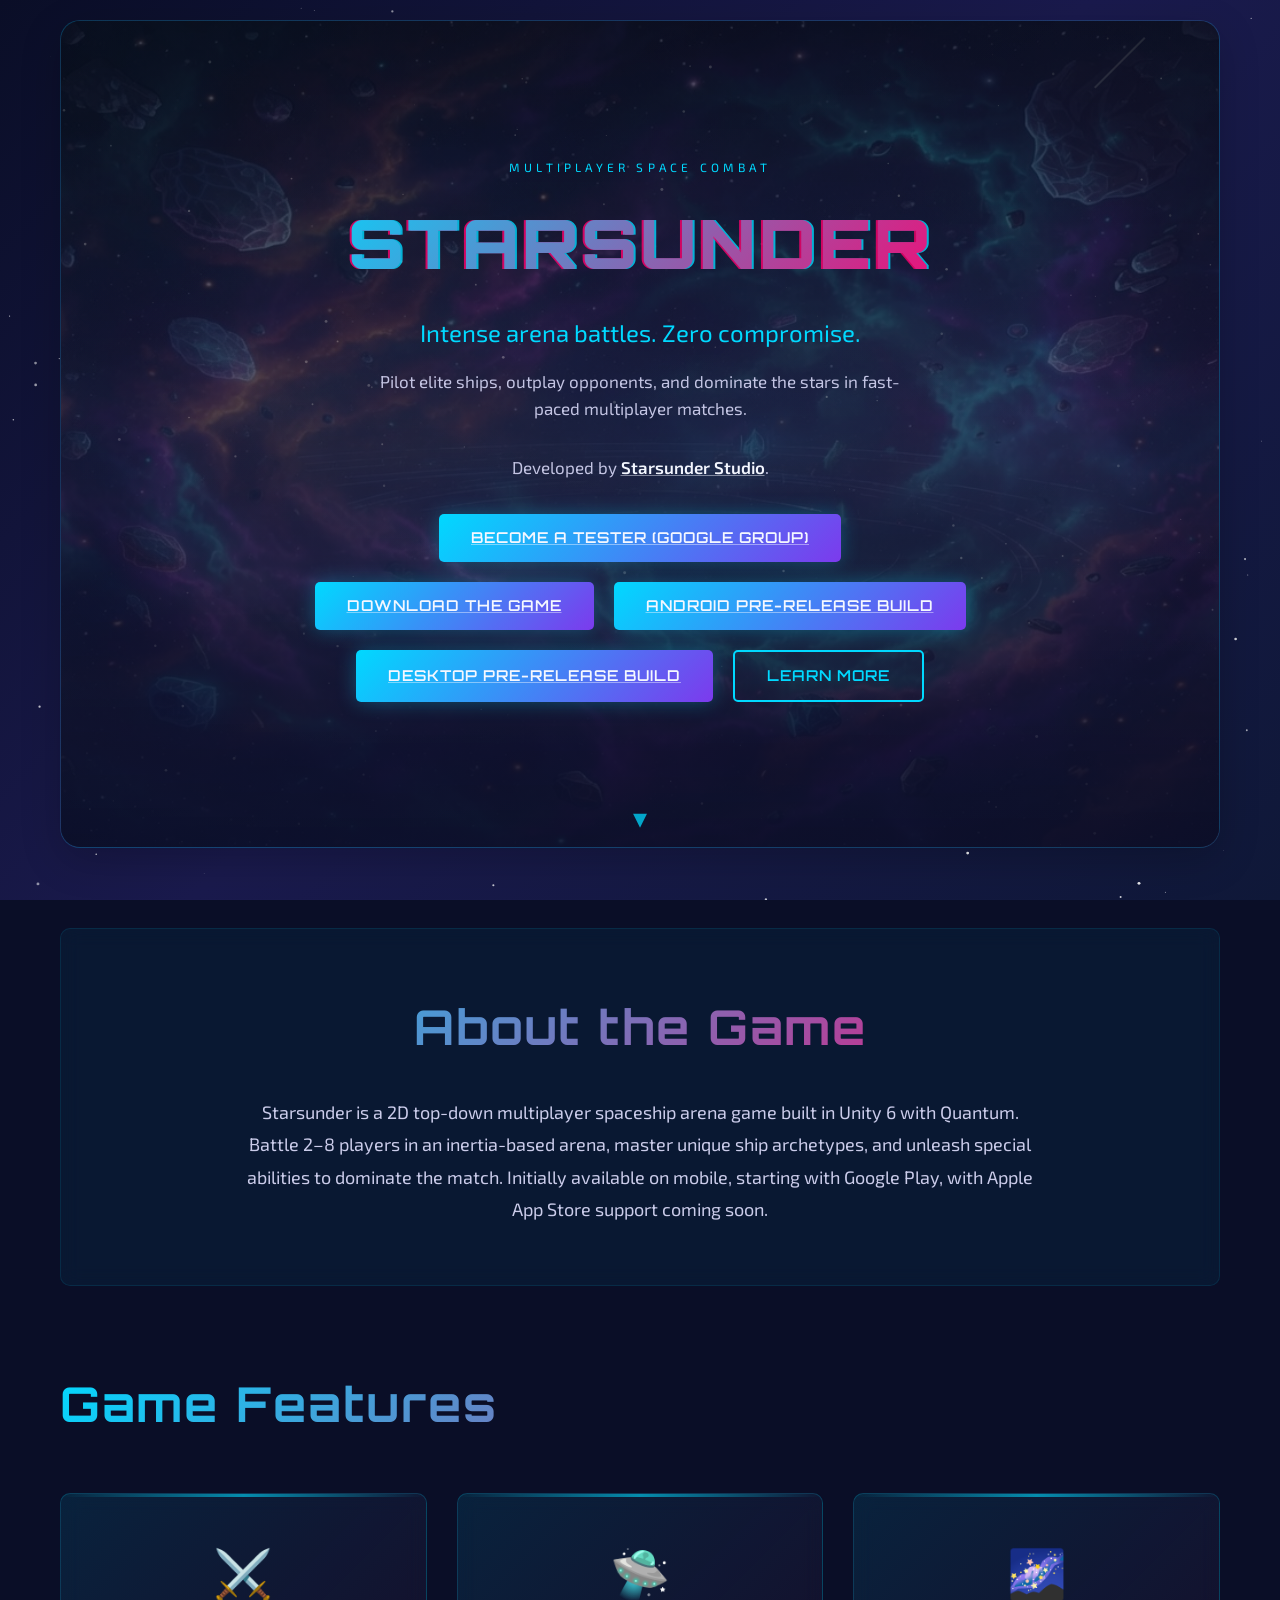
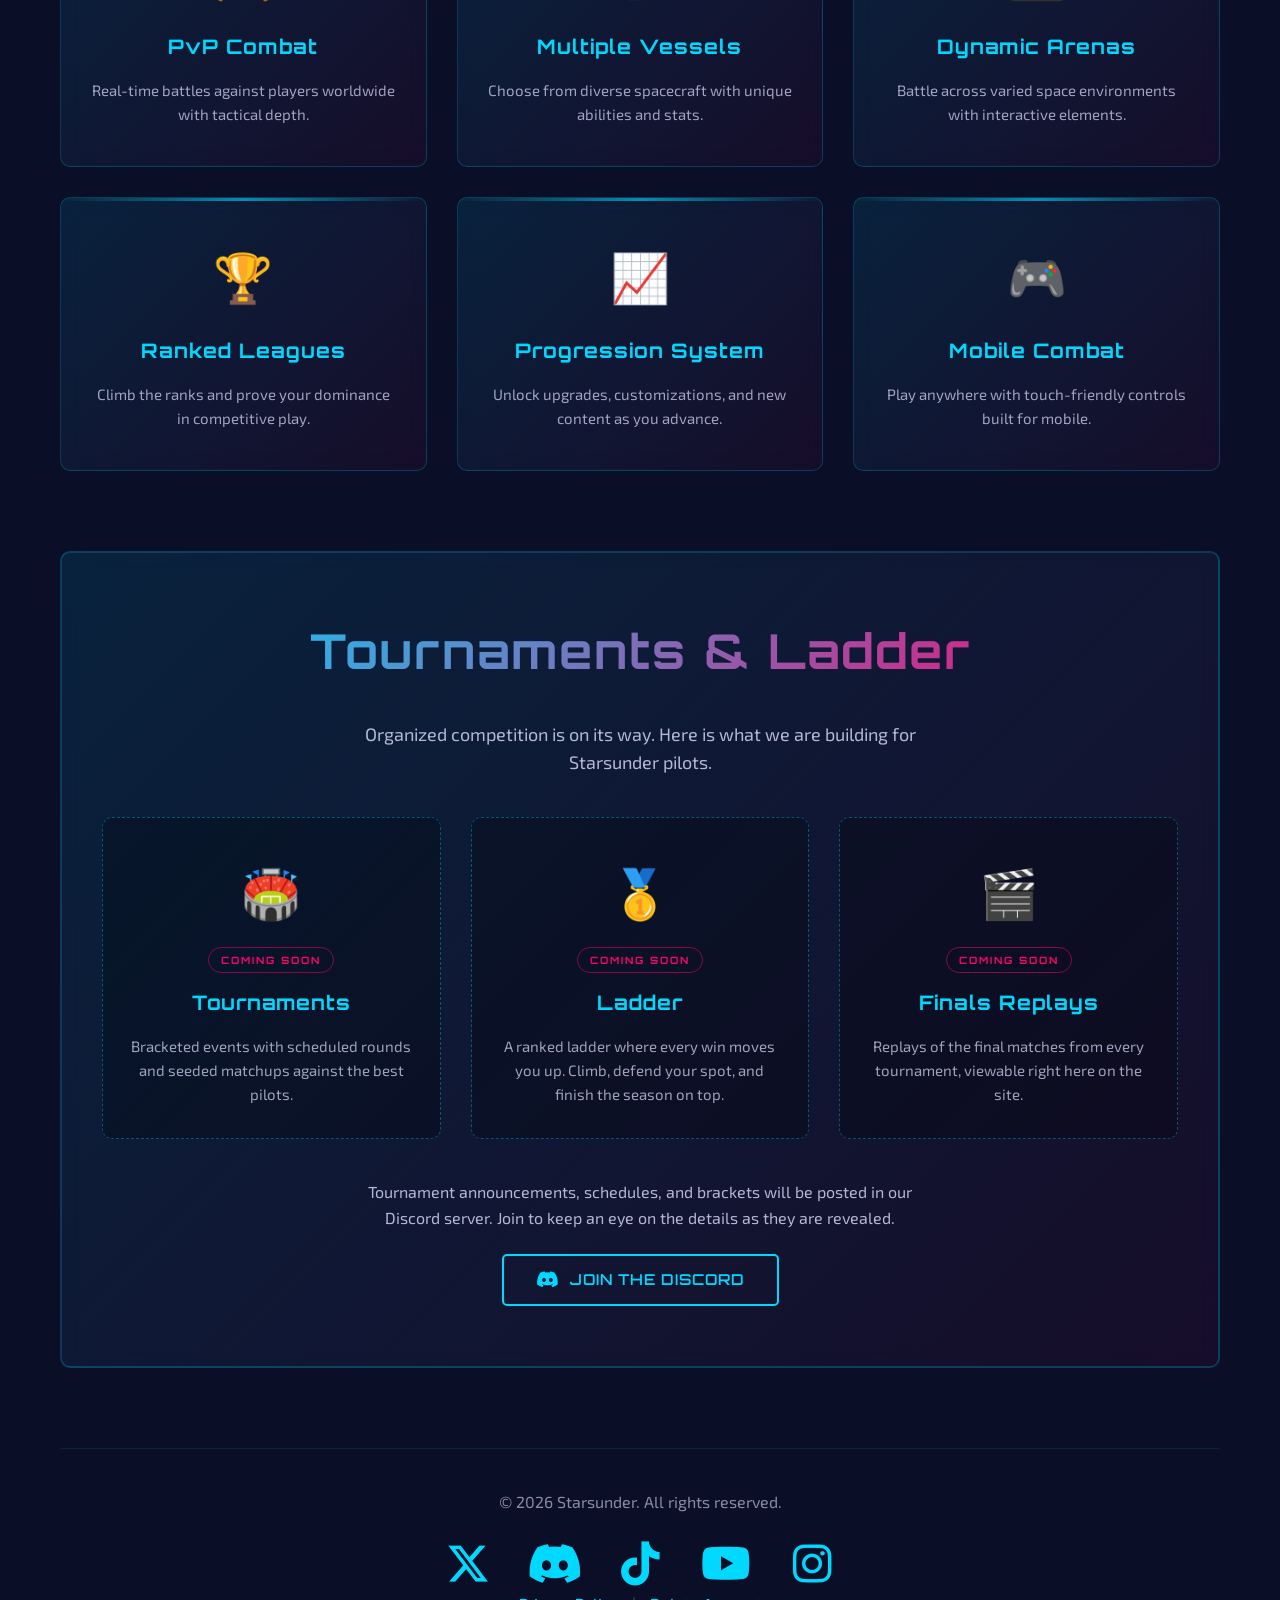
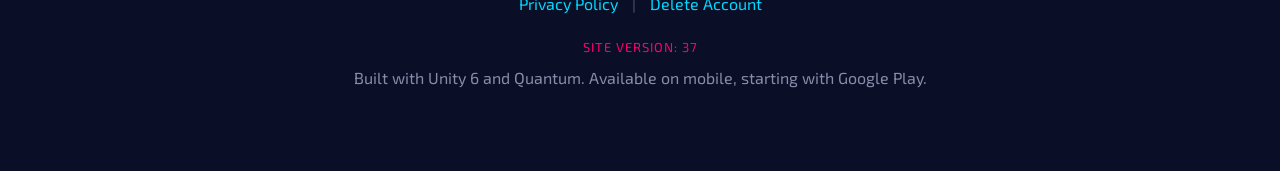
==== commit c50b8bf8: "Add socials and torunaments info" ====
--- a/index.html
+++ b/index.html
@@ -12,7 +12,7 @@
     <link rel="icon" type="image/png" href="starsunder-logo-500.png">
     <link rel="apple-touch-icon" href="starsunder-logo-500.png">
     <title>Starsunder - Spaceship Arena Game</title>
-    <link rel="stylesheet" href="style.css?v=36">
+    <link rel="stylesheet" href="style.css?v=37">
 </head>
 <body>
     <canvas id="stars-canvas"></canvas>
@@ -85,11 +85,53 @@
             </div>
         </section>
 
+        <section id="competitive" class="competitive">
+            <h2>Tournaments &amp; Ladder</h2>
+            <p class="competitive-intro">Organized competition is on its way. Here is what we are building for Starsunder pilots.</p>
+            <div class="competitive-grid">
+                <div class="competitive-card">
+                    <div class="feature-icon">🏟️</div>
+                    <span class="coming-soon">Coming soon</span>
+                    <h3>Tournaments</h3>
+                    <p>Bracketed events with scheduled rounds and seeded matchups against the best pilots.</p>
+                </div>
+                <div class="competitive-card">
+                    <div class="feature-icon">🥇</div>
+                    <span class="coming-soon">Coming soon</span>
+                    <h3>Ladder</h3>
+                    <p>A ranked ladder where every win moves you up. Climb, defend your spot, and finish the season on top.</p>
+                </div>
+                <div class="competitive-card">
+                    <div class="feature-icon">🎬</div>
+                    <span class="coming-soon">Coming soon</span>
+                    <h3>Finals Replays</h3>
+                    <p>Replays of the final matches from every tournament, viewable right here on the site.</p>
+                </div>
+            </div>
+            <p class="competitive-note">Tournament announcements, schedules, and brackets will be posted in our Discord server. Join to keep an eye on the details as they are revealed.</p>
+            <a class="btn btn-secondary btn-discord" href="https://discord.gg/XwTTWFSf8B" target="_blank" rel="noopener noreferrer">
+                <i class="fa-brands fa-discord" aria-hidden="true"></i>
+                Join the Discord
+            </a>
+        </section>
+
         <footer>
             <p>&copy; 2026 Starsunder. All rights reserved.</p>
             <div class="social-links">
                 <a href="https://x.com/starsunder_game" target="_blank" rel="noopener noreferrer" class="social-icon" aria-label="Visit Starsunder on X">
                     <i class="fa-brands fa-x-twitter"></i>
+                </a>
+                <a href="https://discord.gg/XwTTWFSf8B" target="_blank" rel="noopener noreferrer" class="social-icon" aria-label="Join the Starsunder Discord server">
+                    <i class="fa-brands fa-discord"></i>
+                </a>
+                <a href="https://www.tiktok.com/@starsunder_game" target="_blank" rel="noopener noreferrer" class="social-icon" aria-label="Visit Starsunder on TikTok">
+                    <i class="fa-brands fa-tiktok"></i>
+                </a>
+                <a href="https://www.youtube.com/@Starsunder_Game" target="_blank" rel="noopener noreferrer" class="social-icon" aria-label="Visit Starsunder on YouTube">
+                    <i class="fa-brands fa-youtube"></i>
+                </a>
+                <a href="https://www.instagram.com/starsunder_game" target="_blank" rel="noopener noreferrer" class="social-icon" aria-label="Visit Starsunder on Instagram">
+                    <i class="fa-brands fa-instagram"></i>
                 </a>
             </div>
             <p>
@@ -97,11 +139,11 @@
                 <span class="footer-sep">|</span>
                 <a href="delete-account.html">Delete Account</a>
             </p>
-            <p class="site-version">Site version: 36</p>
+            <p class="site-version">Site version: 37</p>
             <p>Built with Unity 6 and Quantum. Available on mobile, starting with Google Play.</p>
         </footer>
     </div>
 
-    <script src="script.js?v=36"></script>
+    <script src="script.js?v=37"></script>
 </body>
 </html>
--- a/style.css
+++ b/style.css
@@ -398,6 +398,7 @@
 
 .about h2,
 .features h2,
+.competitive h2,
 .notify h2 {
     font-family: 'Orbitron', 'Segoe UI', sans-serif;
     font-size: clamp(32px, 6vw, 48px);
@@ -483,6 +484,94 @@
     line-height: 1.6;
 }
 
+/* Competitive Section (tournaments, ladder, finals replays) */
+.competitive {
+    background: linear-gradient(135deg, rgba(0, 217, 255, 0.1), rgba(255, 0, 110, 0.05));
+    border: 2px solid rgba(0, 217, 255, 0.2);
+    padding: 60px 40px;
+    border-radius: 10px;
+    text-align: center;
+    margin-bottom: 80px;
+    backdrop-filter: blur(10px);
+}
+
+.competitive-intro {
+    font-size: 18px;
+    color: rgba(224, 224, 255, 0.8);
+    max-width: 640px;
+    margin: 0 auto 40px;
+}
+
+.competitive-grid {
+    display: grid;
+    grid-template-columns: repeat(auto-fit, minmax(260px, 1fr));
+    gap: 30px;
+    margin-bottom: 40px;
+}
+
+/* Dashed border marks these as placeholders for what is coming, distinct from
+   the solid feature cards above. */
+.competitive-card {
+    background: rgba(5, 8, 16, 0.35);
+    border: 1px dashed rgba(0, 217, 255, 0.35);
+    padding: 36px 26px 32px;
+    border-radius: 10px;
+    text-align: center;
+    transition: all 0.3s ease;
+}
+
+.competitive-card:hover {
+    border-color: var(--primary-color);
+    box-shadow: 0 0 30px rgba(0, 217, 255, 0.2);
+}
+
+.competitive-card .feature-icon {
+    margin-bottom: 14px;
+}
+
+.coming-soon {
+    display: inline-block;
+    font-family: 'Orbitron', 'Segoe UI', sans-serif;
+    font-size: 10px;
+    font-weight: 700;
+    letter-spacing: 0.2em;
+    text-transform: uppercase;
+    color: var(--secondary-color);
+    border: 1px solid rgba(255, 0, 110, 0.5);
+    border-radius: 999px;
+    padding: 4px 12px;
+    margin-bottom: 14px;
+}
+
+.competitive-card h3 {
+    font-family: 'Orbitron', 'Segoe UI', sans-serif;
+    font-size: 20px;
+    margin-bottom: 15px;
+    color: var(--primary-color);
+    letter-spacing: 1px;
+}
+
+.competitive-card p {
+    color: rgba(224, 224, 255, 0.7);
+    font-size: 15px;
+    line-height: 1.6;
+}
+
+.competitive-note {
+    font-size: 16px;
+    color: rgba(224, 224, 255, 0.8);
+    max-width: 560px;
+    margin: 0 auto 24px;
+}
+
+.btn-discord {
+    gap: 10px;
+}
+
+.btn-discord i {
+    font-size: 18px;
+}
+
 /* Notify Section */
 .notify {
     background: linear-gradient(135deg, rgba(0, 217, 255, 0.1), rgba(255, 0, 110, 0.05));
@@ -654,7 +743,8 @@
     }
 
     .about h2,
-    .features h2 {
+    .features h2,
+    .competitive h2 {
         font-size: clamp(24px, 7vw, 34px);
     }
 
@@ -725,19 +815,26 @@
 
     .about,
     .features,
+    .competitive,
     footer {
         padding-left: 12px;
         padding-right: 12px;
     }
 
+    .competitive-grid {
+        grid-template-columns: 1fr;
+    }
+
+    /* Five icons now; sized so they still sit on one row on a 360px phone
+       (316px available: 5 x 54px + 4 x 8px = 302px). */
     .social-links {
-        gap: 16px;
+        gap: 8px;
     }
 
     .social-icon {
-        font-size: 56px;
-        min-width: 64px;
-        min-height: 64px;
+        font-size: 40px;
+        min-width: 54px;
+        min-height: 54px;
     }
 }
 
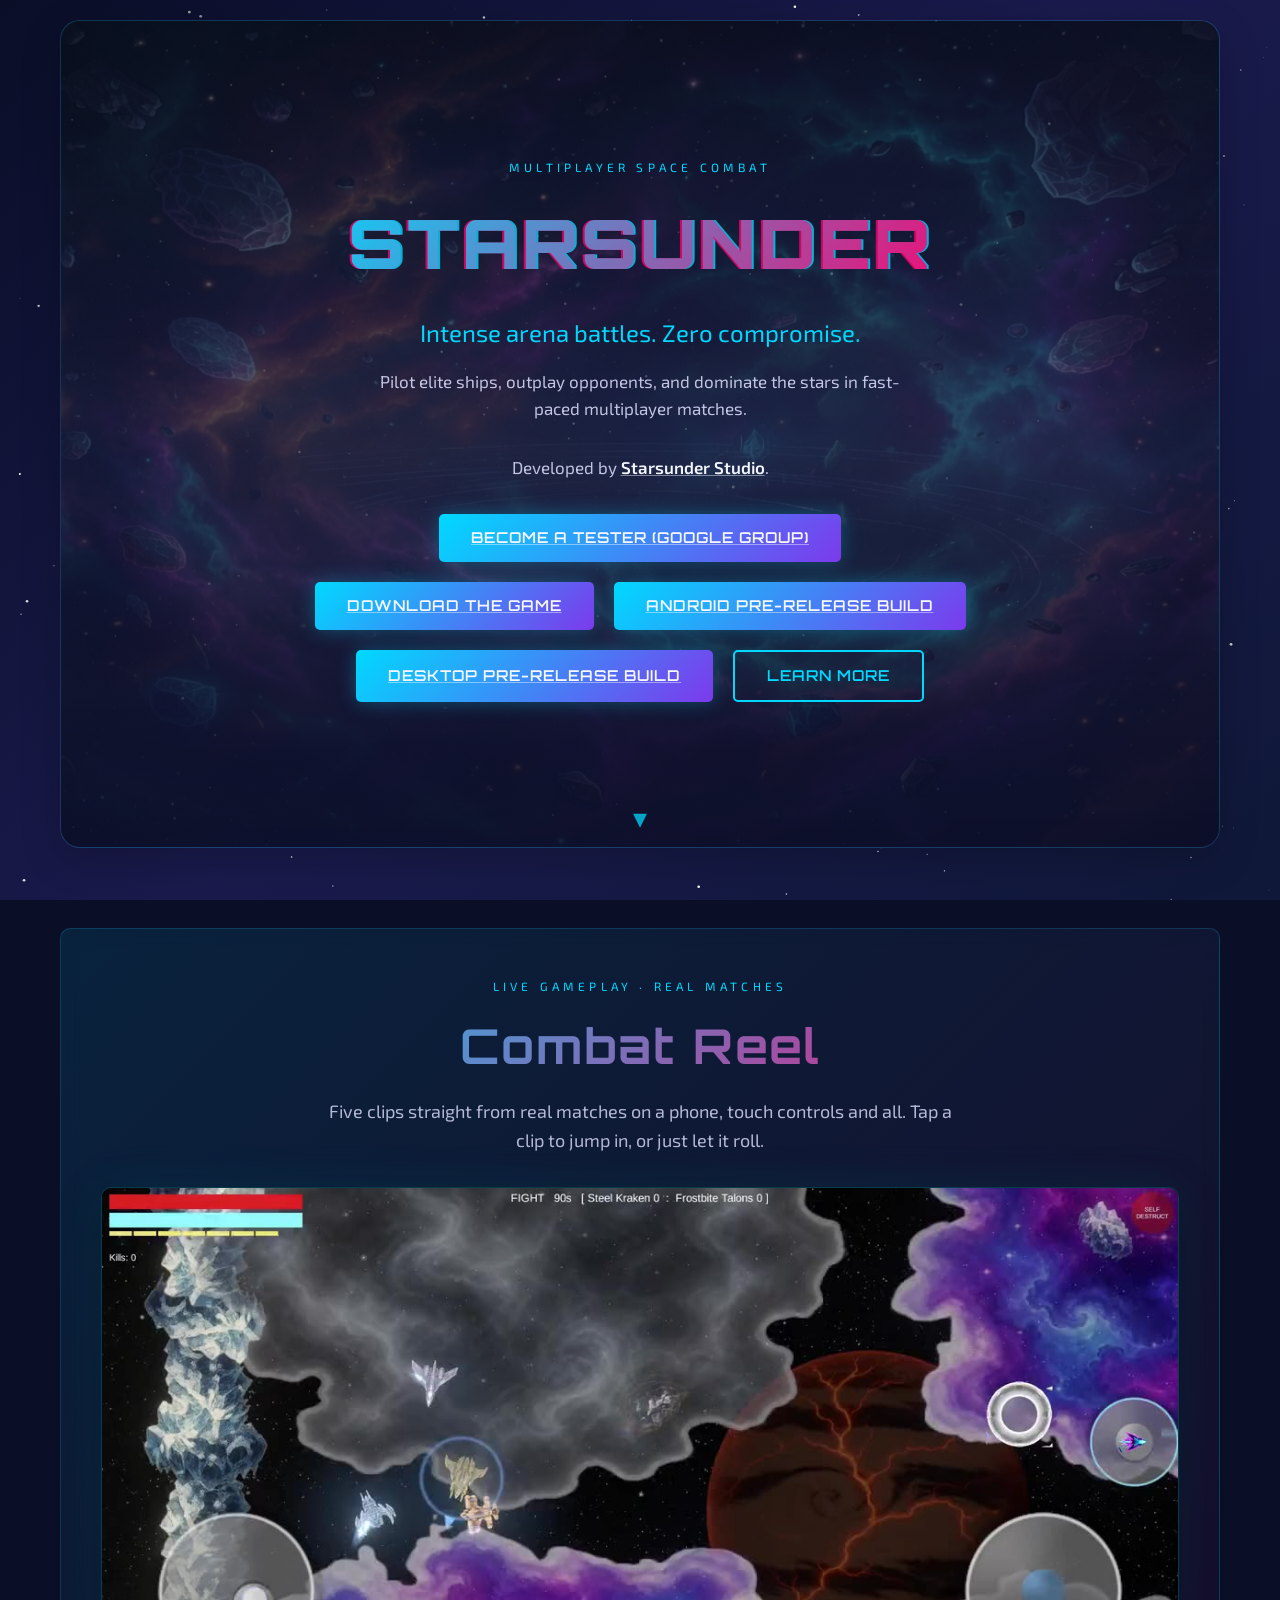
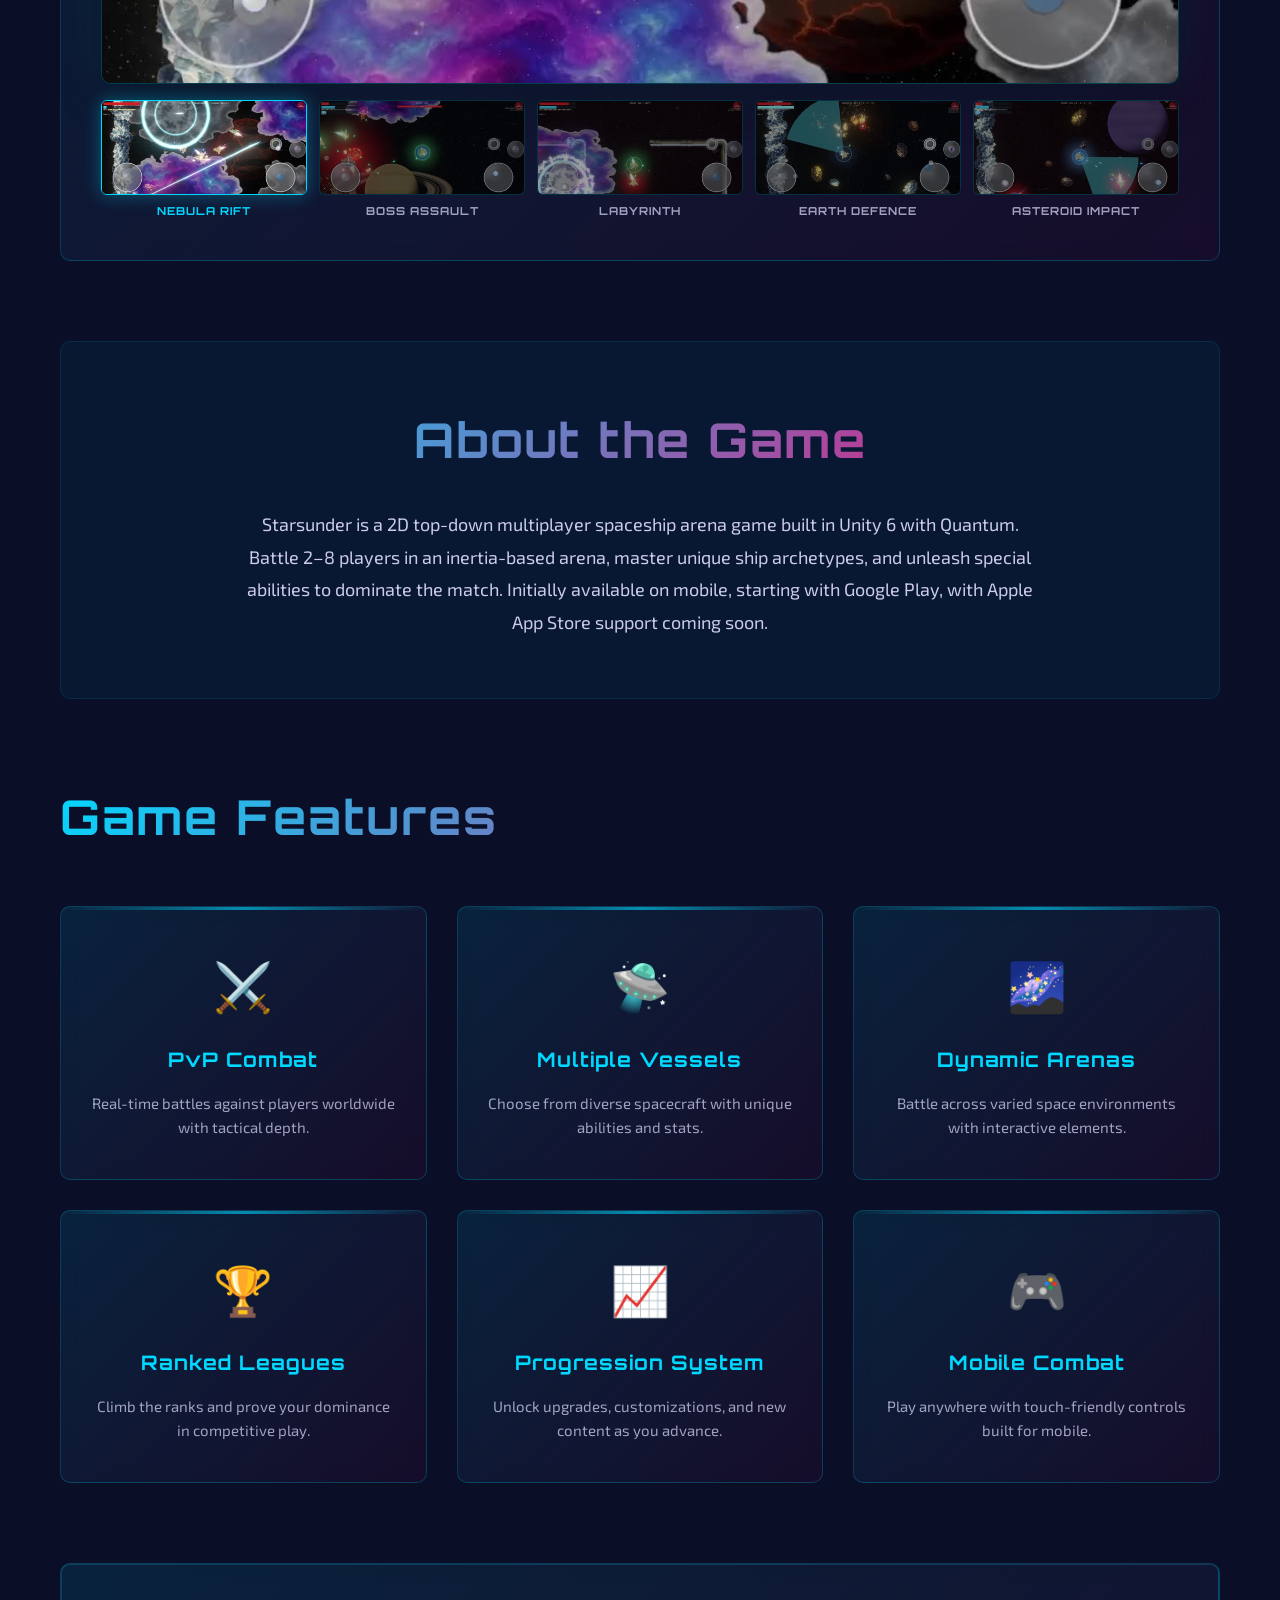
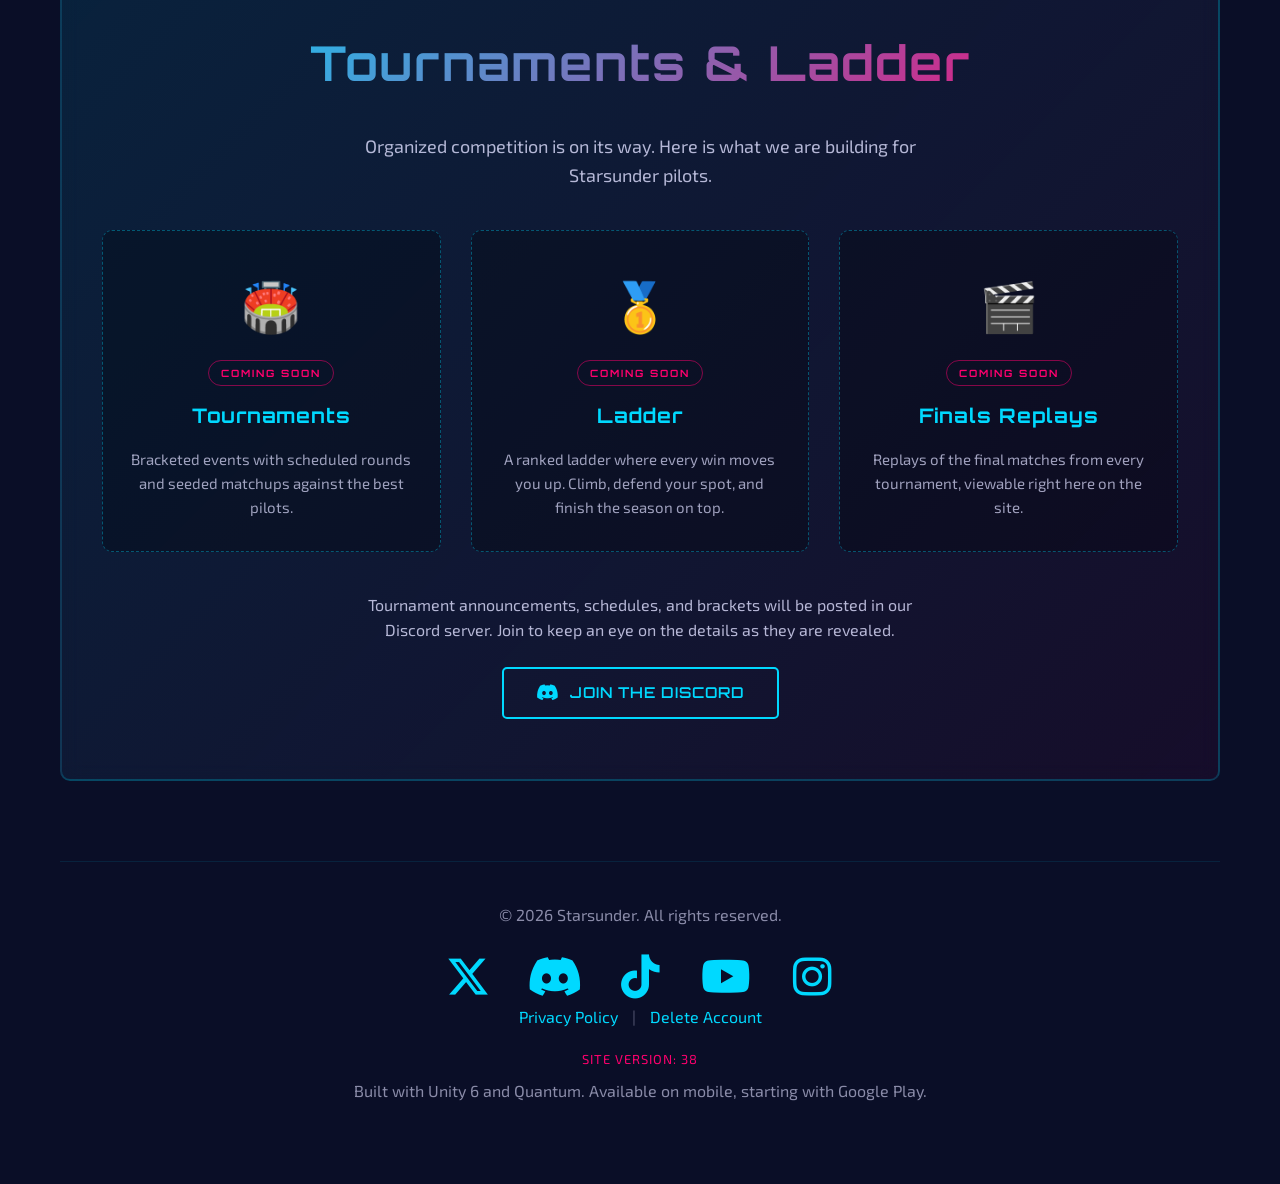
==== commit 4bbdfce8: "Add Combat Reel gameplay video section (v38) Five gameplay clips, trimmed and re-encoded from 158 MB" ====
--- a/index.html
+++ b/index.html
@@ -12,7 +12,7 @@
     <link rel="icon" type="image/png" href="starsunder-logo-500.png">
     <link rel="apple-touch-icon" href="starsunder-logo-500.png">
     <title>Starsunder - Spaceship Arena Game</title>
-    <link rel="stylesheet" href="style.css?v=37">
+    <link rel="stylesheet" href="style.css?v=38">
 </head>
 <body>
     <canvas id="stars-canvas"></canvas>
@@ -39,9 +39,92 @@
                     <button class="btn btn-secondary" onclick="scrollToSection('#about')">Learn More</button>
                 </div>
             </div>
-            <a class="scroll-cue" href="#about" aria-label="Scroll to About section">
+            <a class="scroll-cue" href="#gameplay" aria-label="Scroll to gameplay videos">
                 <span class="scroll-cue-chevron">&#9662;</span>
             </a>
+        </section>
+
+        <section id="gameplay" class="reel" aria-labelledby="reel-title">
+            <p class="eyebrow">Live gameplay &middot; real matches</p>
+            <h2 id="reel-title">Combat Reel</h2>
+            <p class="reel-intro">Five clips straight from real matches on a phone, touch controls and all. Tap a clip to jump in, or just let it roll.</p>
+
+            <div class="reel-stage" role="tabpanel" id="reel-panel" aria-labelledby="reel-tab-1">
+                <div class="reel-frame">
+                    <img class="reel-poster" alt="" width="1170" height="540" decoding="async" draggable="false">
+                    <video class="reel-video is-front" muted playsinline preload="none" disablepictureinpicture disableremoteplayback aria-hidden="true" tabindex="-1"></video>
+                    <video class="reel-video" muted playsinline preload="none" disablepictureinpicture disableremoteplayback aria-hidden="true" tabindex="-1"></video>
+                </div>
+                <span class="reel-loading" aria-hidden="true"></span>
+                <button class="reel-toggle" type="button" aria-label="Play clip: Nebula Rift">
+                    <span class="reel-toggle-glyph" aria-hidden="true">
+                        <svg viewBox="0 0 24 24" width="28" height="28" focusable="false"><path d="M7 4.5v15l13-7.5z" fill="currentColor"/></svg>
+                    </span>
+                    <span class="reel-toggle-size" aria-hidden="true"></span>
+                    <span class="reel-toggle-chip" aria-hidden="true">
+                        <svg viewBox="0 0 24 24" width="16" height="16" focusable="false"><path d="M6 5h4v14H6zM14 5h4v14h-4z" fill="currentColor"/></svg>
+                    </span>
+                </button>
+                <button class="reel-expand" type="button" aria-label="View fullscreen">
+                    <svg class="icon-expand" viewBox="0 0 24 24" width="18" height="18" aria-hidden="true" focusable="false"><path d="M4 9V4h5M15 4h5v5M20 15v5h-5M9 20H4v-5" fill="none" stroke="currentColor" stroke-width="2" stroke-linecap="round"/></svg>
+                    <svg class="icon-compress" viewBox="0 0 24 24" width="18" height="18" aria-hidden="true" focusable="false"><path d="M9 4v5H4M15 9V4h5M20 15h-5v5M4 15h5v5" fill="none" stroke="currentColor" stroke-width="2" stroke-linecap="round"/></svg>
+                </button>
+            </div>
+
+            <p class="reel-status" aria-live="polite"></p>
+
+            <div class="reel-rail" role="tablist" aria-label="Gameplay clips">
+                <button class="reel-tab" type="button" role="tab" id="reel-tab-1" aria-selected="true" aria-controls="reel-panel" tabindex="0"
+                        aria-label="Clip 1 of 5: Nebula Rift" data-title="Nebula Rift"
+                        data-src="gameplay-1-v1.mp4" data-src-mobile="gameplay-1-mobile-v1.mp4" data-poster="gameplay-1-poster-v1.jpg"
+                        data-mb="2.4" data-mb-mobile="0.9">
+                    <span class="reel-tab-frame">
+                        <img src="gameplay-1-thumb-v1.jpg" alt="" width="390" height="180" loading="lazy" decoding="async">
+                        <span class="reel-tab-progress" aria-hidden="true"></span>
+                    </span>
+                    <span class="reel-tab-title">Nebula Rift</span>
+                </button>
+                <button class="reel-tab" type="button" role="tab" id="reel-tab-2" aria-selected="false" aria-controls="reel-panel" tabindex="-1"
+                        aria-label="Clip 2 of 5: Boss Assault" data-title="Boss Assault"
+                        data-src="gameplay-2-v1.mp4" data-src-mobile="gameplay-2-mobile-v1.mp4" data-poster="gameplay-2-poster-v1.jpg"
+                        data-mb="3.0" data-mb-mobile="1.2">
+                    <span class="reel-tab-frame">
+                        <img src="gameplay-2-thumb-v1.jpg" alt="" width="390" height="180" loading="lazy" decoding="async">
+                        <span class="reel-tab-progress" aria-hidden="true"></span>
+                    </span>
+                    <span class="reel-tab-title">Boss Assault</span>
+                </button>
+                <button class="reel-tab" type="button" role="tab" id="reel-tab-3" aria-selected="false" aria-controls="reel-panel" tabindex="-1"
+                        aria-label="Clip 3 of 5: Labyrinth" data-title="Labyrinth"
+                        data-src="gameplay-3-v1.mp4" data-src-mobile="gameplay-3-mobile-v1.mp4" data-poster="gameplay-3-poster-v1.jpg"
+                        data-mb="2.6" data-mb-mobile="1.0">
+                    <span class="reel-tab-frame">
+                        <img src="gameplay-3-thumb-v1.jpg" alt="" width="390" height="180" loading="lazy" decoding="async">
+                        <span class="reel-tab-progress" aria-hidden="true"></span>
+                    </span>
+                    <span class="reel-tab-title">Labyrinth</span>
+                </button>
+                <button class="reel-tab" type="button" role="tab" id="reel-tab-4" aria-selected="false" aria-controls="reel-panel" tabindex="-1"
+                        aria-label="Clip 4 of 5: Earth Defence" data-title="Earth Defence"
+                        data-src="gameplay-4-v1.mp4" data-src-mobile="gameplay-4-mobile-v1.mp4" data-poster="gameplay-4-poster-v1.jpg"
+                        data-mb="2.4" data-mb-mobile="0.9">
+                    <span class="reel-tab-frame">
+                        <img src="gameplay-4-thumb-v1.jpg" alt="" width="390" height="180" loading="lazy" decoding="async">
+                        <span class="reel-tab-progress" aria-hidden="true"></span>
+                    </span>
+                    <span class="reel-tab-title">Earth Defence</span>
+                </button>
+                <button class="reel-tab" type="button" role="tab" id="reel-tab-5" aria-selected="false" aria-controls="reel-panel" tabindex="-1"
+                        aria-label="Clip 5 of 5: Asteroid Impact" data-title="Asteroid Impact"
+                        data-src="gameplay-5-v1.mp4" data-src-mobile="gameplay-5-mobile-v1.mp4" data-poster="gameplay-5-poster-v1.jpg"
+                        data-mb="1.1" data-mb-mobile="0.4">
+                    <span class="reel-tab-frame">
+                        <img src="gameplay-5-thumb-v1.jpg" alt="" width="390" height="180" loading="lazy" decoding="async">
+                        <span class="reel-tab-progress" aria-hidden="true"></span>
+                    </span>
+                    <span class="reel-tab-title">Asteroid Impact</span>
+                </button>
+            </div>
         </section>
 
         <section id="about" class="about">
@@ -139,11 +222,11 @@
                 <span class="footer-sep">|</span>
                 <a href="delete-account.html">Delete Account</a>
             </p>
-            <p class="site-version">Site version: 37</p>
+            <p class="site-version">Site version: 38</p>
             <p>Built with Unity 6 and Quantum. Available on mobile, starting with Google Play.</p>
         </footer>
     </div>
 
-    <script src="script.js?v=37"></script>
+    <script src="script.js?v=38"></script>
 </body>
 </html>
--- a/style.css
+++ b/style.css
@@ -399,6 +399,7 @@
 .about h2,
 .features h2,
 .competitive h2,
+.reel h2,
 .notify h2 {
     font-family: 'Orbitron', 'Segoe UI', sans-serif;
     font-size: clamp(32px, 6vw, 48px);
@@ -572,6 +573,437 @@
     font-size: 18px;
 }
 
+/* Combat reel (gameplay clips). One stage, one running decoder; every switch is a cut. */
+.reel {
+    background: linear-gradient(135deg, rgba(0, 217, 255, 0.1), rgba(255, 0, 110, 0.05));
+    border: 1px solid rgba(0, 217, 255, 0.2);
+    border-radius: 10px;
+    padding: 48px 40px 40px;
+    margin-bottom: 80px;
+    text-align: center;
+    backdrop-filter: blur(10px);
+}
+
+.reel h2 {
+    margin-bottom: 12px;
+}
+
+.reel-intro {
+    font-size: 18px;
+    color: rgba(224, 224, 255, 0.8);
+    max-width: 640px;
+    margin: 0 auto 32px;
+}
+
+/* The stage reserves its 13:6 box before any media loads, so nothing shifts. It gets its own
+   compositing layer so Safari keeps clipping the rounded corners while the frame scales. */
+.reel-stage {
+    position: relative;
+    aspect-ratio: 13 / 6;
+    border-radius: 10px;
+    overflow: hidden;
+    isolation: isolate;
+    transform: translateZ(0);
+    text-align: left;
+    background: var(--darker-bg);
+    border: 1px solid rgba(0, 217, 255, 0.25);
+    box-shadow: 0 12px 40px rgba(0, 0, 0, 0.35), 0 0 48px rgba(0, 217, 255, 0.1);
+}
+
+.reel-tab-frame {
+    position: relative;
+    display: block;
+    aspect-ratio: 13 / 6;
+    overflow: hidden;
+    border-radius: 6px;
+    border: 1px solid rgba(0, 217, 255, 0.2);
+    background: var(--darker-bg);
+    transition: border-color 200ms ease, box-shadow 200ms ease, transform 200ms ease;
+}
+
+@supports not (aspect-ratio: 1 / 1) {
+    .reel-stage::before,
+    .reel-tab-frame::before {
+        content: '';
+        display: block;
+        padding-top: 46.154%;
+    }
+}
+
+/* Frame = poster + two clips. It snaps to 1.03 under the closed shutter on a USER cut only
+   and settles back as the shutter opens, so a chosen clip lands like an edit. */
+.reel-frame {
+    position: absolute;
+    inset: 0;
+    transform: scale(1);
+    transition: transform 600ms cubic-bezier(0.22, 1, 0.36, 1);
+}
+
+.reel-stage.is-cutting-user .reel-frame {
+    transform: scale(1.03);
+    transition: none;
+}
+
+.reel-poster,
+.reel-video {
+    position: absolute;
+    inset: 0;
+    width: 100%;
+    height: 100%;
+    object-fit: cover;
+    object-position: center;
+    border: 0;
+    display: block;
+    opacity: 0;
+    pointer-events: none;
+    transition: opacity 250ms ease-out;
+}
+
+.reel-stage.has-poster .reel-poster {
+    opacity: 1;
+}
+
+/* The poster is frame 0 of the same encode, so this fade is invisible. */
+.reel-stage.is-playing .reel-video.is-front {
+    opacity: 1;
+}
+
+/* Shutter: 120ms to dark, 180ms back out onto the next clip's first frame. */
+.reel-stage::after {
+    content: '';
+    position: absolute;
+    inset: 0;
+    z-index: 2;
+    background: var(--darker-bg);
+    opacity: 0;
+    transition: opacity 180ms ease-out;
+    pointer-events: none;
+}
+
+.reel-stage.is-cutting::after {
+    opacity: 1;
+    transition: opacity 120ms ease-in;
+}
+
+/* Slow-network hint, only if a clip takes longer than 600ms to start. */
+.reel-loading {
+    position: absolute;
+    top: 0;
+    left: 0;
+    right: 0;
+    height: 2px;
+    z-index: 3;
+    background: var(--primary-color);
+    opacity: 0;
+    transform-origin: left;
+}
+
+.reel-stage.is-loading .reel-loading {
+    animation: reelLoading 1.2s ease-in-out 600ms infinite;
+}
+
+@keyframes reelLoading {
+    0% { opacity: 0.9; transform: scaleX(0); }
+    50% { opacity: 0.9; transform: scaleX(1); }
+    100% { opacity: 0; transform: scaleX(1); }
+}
+
+/* Whole-stage play/pause button. The glyph shows only when nothing is moving or loading;
+   the corner chip only while playing. Nothing here uses backdrop-filter over live video. */
+.reel-toggle {
+    position: absolute;
+    inset: 0;
+    z-index: 4;
+    width: 100%;
+    height: 100%;
+    padding: 0;
+    border: 0;
+    background: transparent;
+    cursor: pointer;
+    display: flex;
+    flex-direction: column;
+    align-items: center;
+    justify-content: center;
+    color: var(--primary-color);
+    appearance: none;
+    -webkit-appearance: none;
+    -webkit-tap-highlight-color: transparent;
+}
+
+.reel-toggle:focus {
+    outline: 2px solid var(--primary-color);
+    outline-offset: -3px;
+    border-radius: 10px;
+}
+
+.reel-toggle-glyph {
+    width: 76px;
+    height: 76px;
+    border-radius: 50%;
+    display: inline-flex;
+    align-items: center;
+    justify-content: center;
+    color: #000;
+    background: linear-gradient(135deg, var(--primary-color), var(--accent-color));
+    box-shadow: 0 0 30px rgba(0, 217, 255, 0.45);
+    opacity: 0;
+    transform: scale(0.85);
+    pointer-events: none;
+    transition: opacity 250ms ease-out, transform 250ms ease-out, box-shadow 300ms ease;
+}
+
+.reel-toggle-glyph svg {
+    margin-left: 4px;
+}
+
+.reel-stage.is-idle .reel-toggle-glyph,
+.reel-stage.is-paused .reel-toggle-glyph {
+    opacity: 1;
+    transform: scale(1);
+}
+
+.reel-toggle:hover .reel-toggle-glyph {
+    box-shadow: 0 0 40px rgba(0, 217, 255, 0.6);
+}
+
+.reel-toggle-size {
+    display: none;
+    margin-top: 10px;
+    font-size: 12px;
+    font-weight: 600;
+    letter-spacing: 0.08em;
+    color: rgba(224, 224, 255, 0.75);
+}
+
+.reel-stage.is-frugal.is-idle .reel-toggle-size {
+    display: block;
+}
+
+.reel-toggle-chip {
+    position: absolute;
+    right: 12px;
+    bottom: 12px;
+    width: 40px;
+    height: 40px;
+    border-radius: 8px;
+    display: inline-flex;
+    align-items: center;
+    justify-content: center;
+    background: rgba(5, 8, 16, 0.6);
+    border: 1px solid rgba(0, 217, 255, 0.35);
+    color: var(--primary-color);
+    opacity: 0;
+    transition: opacity 200ms ease, border-color 200ms ease;
+}
+
+.reel-stage.is-playing:not(.is-paused):hover .reel-toggle-chip,
+.reel-stage.is-playing:not(.is-paused):focus-within .reel-toggle-chip {
+    opacity: 1;
+}
+
+.reel-stage.no-video .reel-toggle {
+    display: none;
+}
+
+.reel-expand {
+    position: absolute;
+    top: 12px;
+    right: 12px;
+    z-index: 5;
+    width: 40px;
+    height: 40px;
+    padding: 0;
+    border-radius: 8px;
+    background: rgba(5, 8, 16, 0.6);
+    border: 1px solid rgba(0, 217, 255, 0.35);
+    color: var(--primary-color);
+    cursor: pointer;
+    display: inline-flex;
+    align-items: center;
+    justify-content: center;
+    opacity: 0;
+    appearance: none;
+    -webkit-appearance: none;
+    -webkit-tap-highlight-color: transparent;
+    transition: opacity 200ms ease, border-color 200ms ease, box-shadow 200ms ease;
+}
+
+.reel-stage:hover .reel-expand,
+.reel-stage:focus-within .reel-expand {
+    opacity: 1;
+}
+
+.reel-expand:hover,
+.reel-expand:focus {
+    border-color: var(--primary-color);
+    box-shadow: 0 0 16px rgba(0, 217, 255, 0.35);
+}
+
+.reel-expand:focus {
+    outline: 2px solid var(--primary-color);
+    outline-offset: 2px;
+}
+
+.reel-expand .icon-compress {
+    display: none;
+}
+
+.reel-stage.is-fullscreen .reel-expand .icon-expand {
+    display: none;
+}
+
+.reel-stage.is-fullscreen .reel-expand .icon-compress {
+    display: block;
+}
+
+.reel-stage.no-fullscreen .reel-expand,
+.reel-stage.ios-fs:not(.is-playing):not(.is-paused) .reel-expand {
+    display: none;
+}
+
+.reel-stage:fullscreen,
+.reel-stage:-webkit-full-screen {
+    border: 0;
+    border-radius: 0;
+    background: #000;
+}
+
+.reel-stage:fullscreen .reel-video,
+.reel-stage:fullscreen .reel-poster,
+.reel-stage:-webkit-full-screen .reel-video,
+.reel-stage:-webkit-full-screen .reel-poster {
+    object-fit: contain;
+}
+
+/* Live region: visually hidden unless it carries an error. */
+.reel-status {
+    position: absolute;
+    width: 1px;
+    height: 1px;
+    overflow: hidden;
+    clip: rect(0 0 0 0);
+    white-space: nowrap;
+    margin: 0;
+}
+
+.reel-stage.is-error + .reel-status {
+    position: static;
+    width: auto;
+    height: auto;
+    clip: auto;
+    white-space: normal;
+    margin-top: 10px;
+    font-size: 13px;
+    font-weight: 600;
+    color: var(--secondary-color);
+}
+
+/* Rail (tablist) */
+.reel-rail {
+    position: relative;
+    display: grid;
+    grid-template-columns: repeat(5, minmax(0, 1fr));
+    gap: 12px;
+    margin-top: 16px;
+}
+
+.reel-tab {
+    position: relative;
+    display: block;
+    width: 100%;
+    padding: 0;
+    border: 0;
+    background: transparent;
+    cursor: pointer;
+    text-align: center;
+    color: rgba(224, 224, 255, 0.7);
+    font-family: 'Orbitron', 'Segoe UI', sans-serif;
+    font-size: 11px;
+    font-weight: 700;
+    letter-spacing: 1px;
+    text-transform: uppercase;
+    appearance: none;
+    -webkit-appearance: none;
+    -webkit-tap-highlight-color: transparent;
+    transition: color 200ms ease;
+}
+
+.reel-tab-frame img {
+    position: absolute;
+    inset: 0;
+    width: 100%;
+    height: 100%;
+    object-fit: cover;
+    display: block;
+    opacity: 0.6;
+    transition: opacity 200ms ease;
+}
+
+.reel-tab:hover .reel-tab-frame {
+    border-color: rgba(0, 217, 255, 0.6);
+    transform: translateY(-2px);
+}
+
+.reel-tab:hover img,
+.reel-tab[aria-selected="true"] img {
+    opacity: 1;
+}
+
+.reel-tab[aria-selected="true"] {
+    color: var(--primary-color);
+}
+
+.reel-tab[aria-selected="true"] .reel-tab-frame {
+    border-color: var(--primary-color);
+    box-shadow: 0 0 18px rgba(0, 217, 255, 0.35);
+}
+
+.reel-tab:focus {
+    outline: 2px solid var(--primary-color);
+    outline-offset: 3px;
+    border-radius: 8px;
+}
+
+.reel-tab-title {
+    display: block;
+    margin-top: 8px;
+    line-height: 1.5;
+    white-space: nowrap;
+    overflow: hidden;
+    text-overflow: ellipsis;
+}
+
+.reel-tab-progress {
+    position: absolute;
+    left: 0;
+    right: 0;
+    bottom: 0;
+    height: 3px;
+    z-index: 1;
+    background: linear-gradient(90deg, var(--primary-color), var(--secondary-color));
+    transform: scaleX(0);
+    transform-origin: left;
+    transition: transform 250ms linear;
+}
+
+/* Keep the ring off mouse clicks only where :focus-visible exists (pre-15.4 Safari keeps :focus). */
+.reel-toggle:focus:not(:focus-visible),
+.reel-expand:focus:not(:focus-visible),
+.reel-tab:focus:not(:focus-visible) {
+    outline: none;
+}
+
+@media (hover: none) {
+    .reel-expand,
+    .reel-stage.is-playing:not(.is-paused) .reel-toggle-chip {
+        opacity: 0.85;
+    }
+
+    .reel-tab:hover .reel-tab-frame {
+        transform: none;
+    }
+}
+
 /* Notify Section */
 .notify {
     background: linear-gradient(135deg, rgba(0, 217, 255, 0.1), rgba(255, 0, 110, 0.05));
@@ -744,7 +1176,8 @@
 
     .about h2,
     .features h2,
-    .competitive h2 {
+    .competitive h2,
+    .reel h2 {
         font-size: clamp(24px, 7vw, 34px);
     }
 
@@ -836,6 +1269,82 @@
         min-width: 54px;
         min-height: 54px;
     }
+
+    /* Combat reel on phones: the stage is the panel, the rail scrolls sideways (2.5 tabs at 360px). */
+    .reel {
+        background: none;
+        border: 0;
+        backdrop-filter: none;
+        padding: 0;
+        margin-bottom: 40px;
+    }
+
+    .reel .eyebrow,
+    .reel h2,
+    .reel-intro {
+        padding-left: 12px;
+        padding-right: 12px;
+    }
+
+    .reel h2 {
+        margin-bottom: 8px;
+    }
+
+    .reel-intro {
+        font-size: 16px;
+        margin-bottom: 20px;
+    }
+
+    .reel-toggle-glyph {
+        width: 64px;
+        height: 64px;
+    }
+
+    .reel-toggle-chip,
+    .reel-expand {
+        width: 36px;
+        height: 36px;
+    }
+
+    .reel-toggle-chip {
+        right: 10px;
+        bottom: 10px;
+    }
+
+    .reel-expand {
+        top: 10px;
+        right: 10px;
+    }
+
+    .reel-rail {
+        display: flex;
+        gap: 8px;
+        overflow-x: auto;
+        scroll-snap-type: x proximity;
+        scroll-behavior: smooth;
+        -webkit-overflow-scrolling: touch;
+        padding: 6px 2px 8px;
+        margin-top: 12px;
+        scrollbar-width: none;
+    }
+
+    .reel-rail::-webkit-scrollbar {
+        display: none;
+    }
+
+    .reel-tab {
+        flex: 0 0 132px;
+        scroll-snap-align: start;
+        font-size: 10px;
+    }
+
+    .reel-tab-title {
+        margin-top: 6px;
+    }
+
+    .reel-tab:hover .reel-tab-frame {
+        transform: none;
+    }
 }
 
 @media (max-width: 480px) {
@@ -874,3 +1383,36 @@
         margin-bottom: 16px;
     }
 }
+
+/* Reduced motion for the combat reel: instant swaps, no push-in, no pulses, no lifts. The clip is
+   NOT hidden the way the hero's is, because here the visitor may press Play and ask for it. */
+@media (prefers-reduced-motion: reduce) {
+    .reel-stage::after,
+    .reel-frame,
+    .reel-poster,
+    .reel-video,
+    .reel-toggle-glyph,
+    .reel-toggle-chip,
+    .reel-expand,
+    .reel-tab,
+    .reel-tab-frame,
+    .reel-tab-frame img,
+    .reel-tab-progress {
+        transition: none;
+    }
+
+    .reel-stage.is-cutting-user .reel-frame,
+    .reel-tab:hover .reel-tab-frame {
+        transform: none;
+    }
+
+    .reel-stage.is-loading .reel-loading {
+        animation: none;
+        opacity: 0.9;
+        transform: none;
+    }
+
+    .reel-rail {
+        scroll-behavior: auto;
+    }
+}
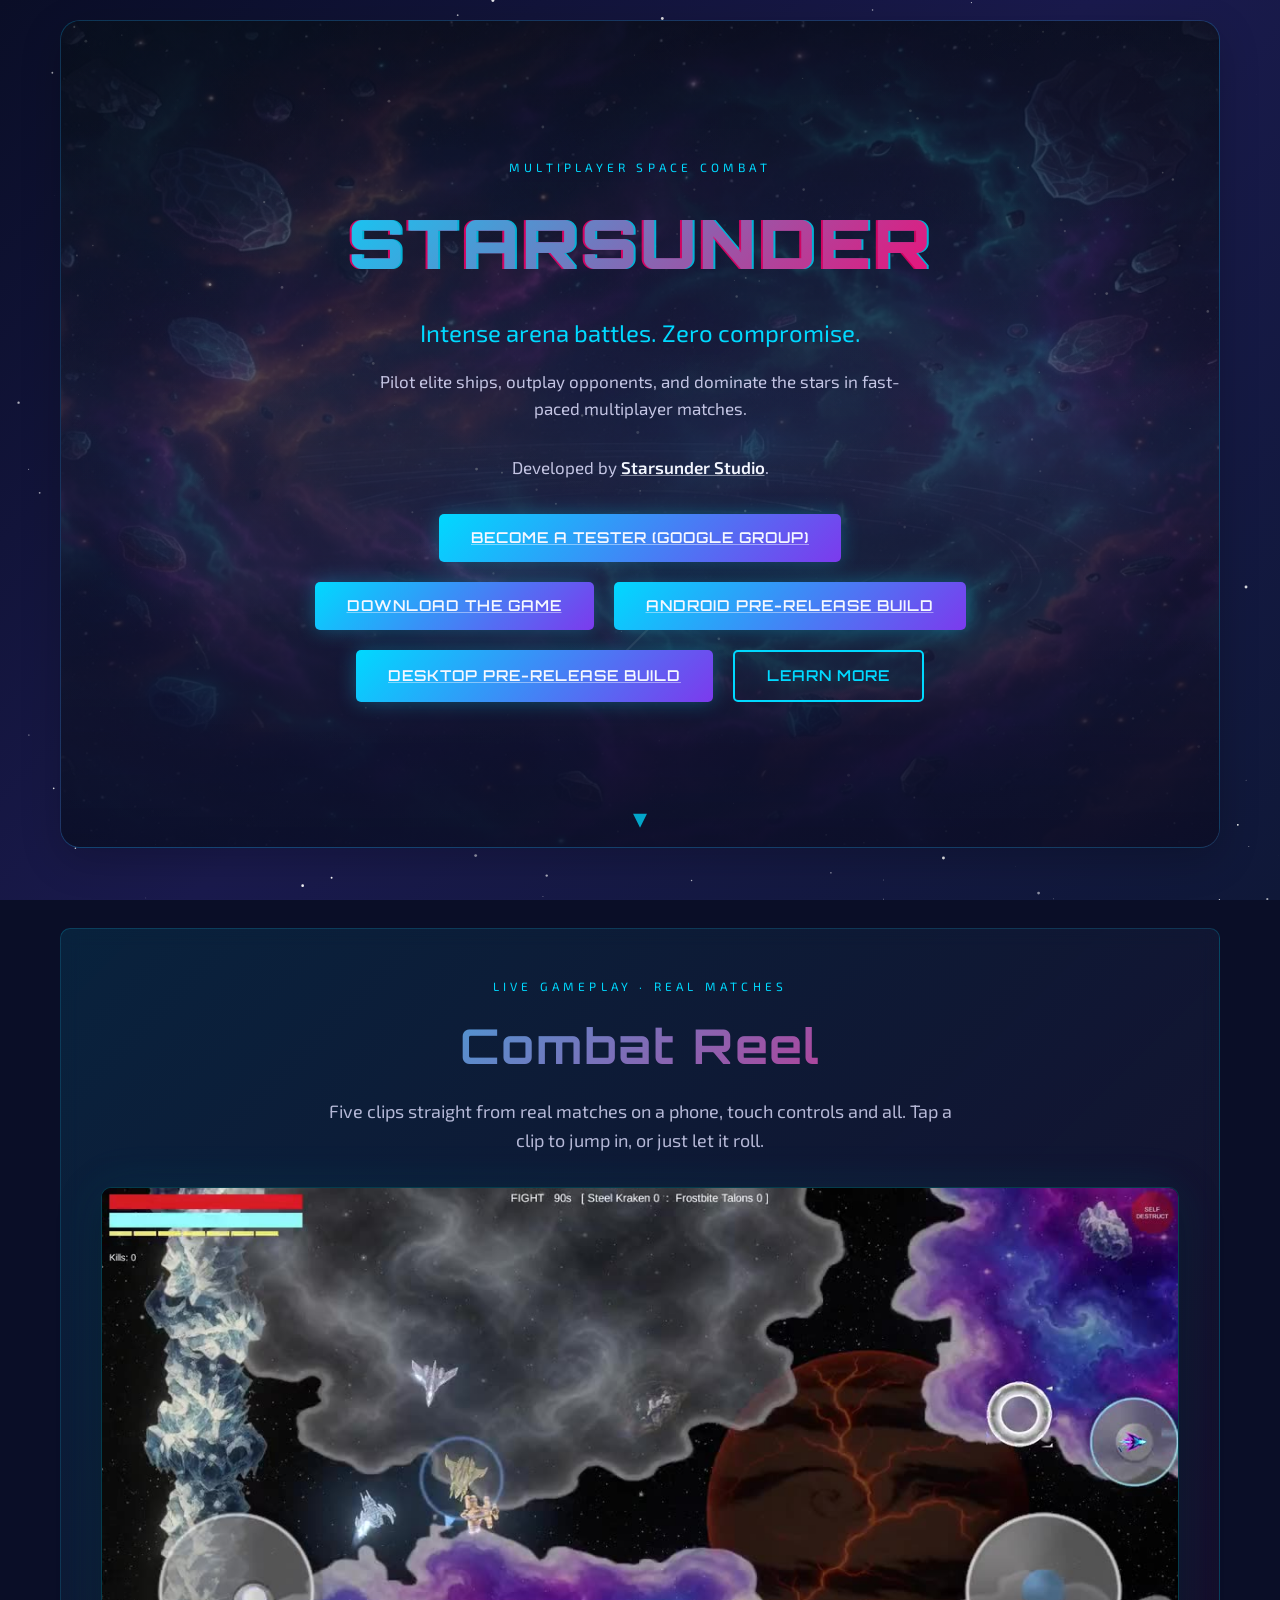
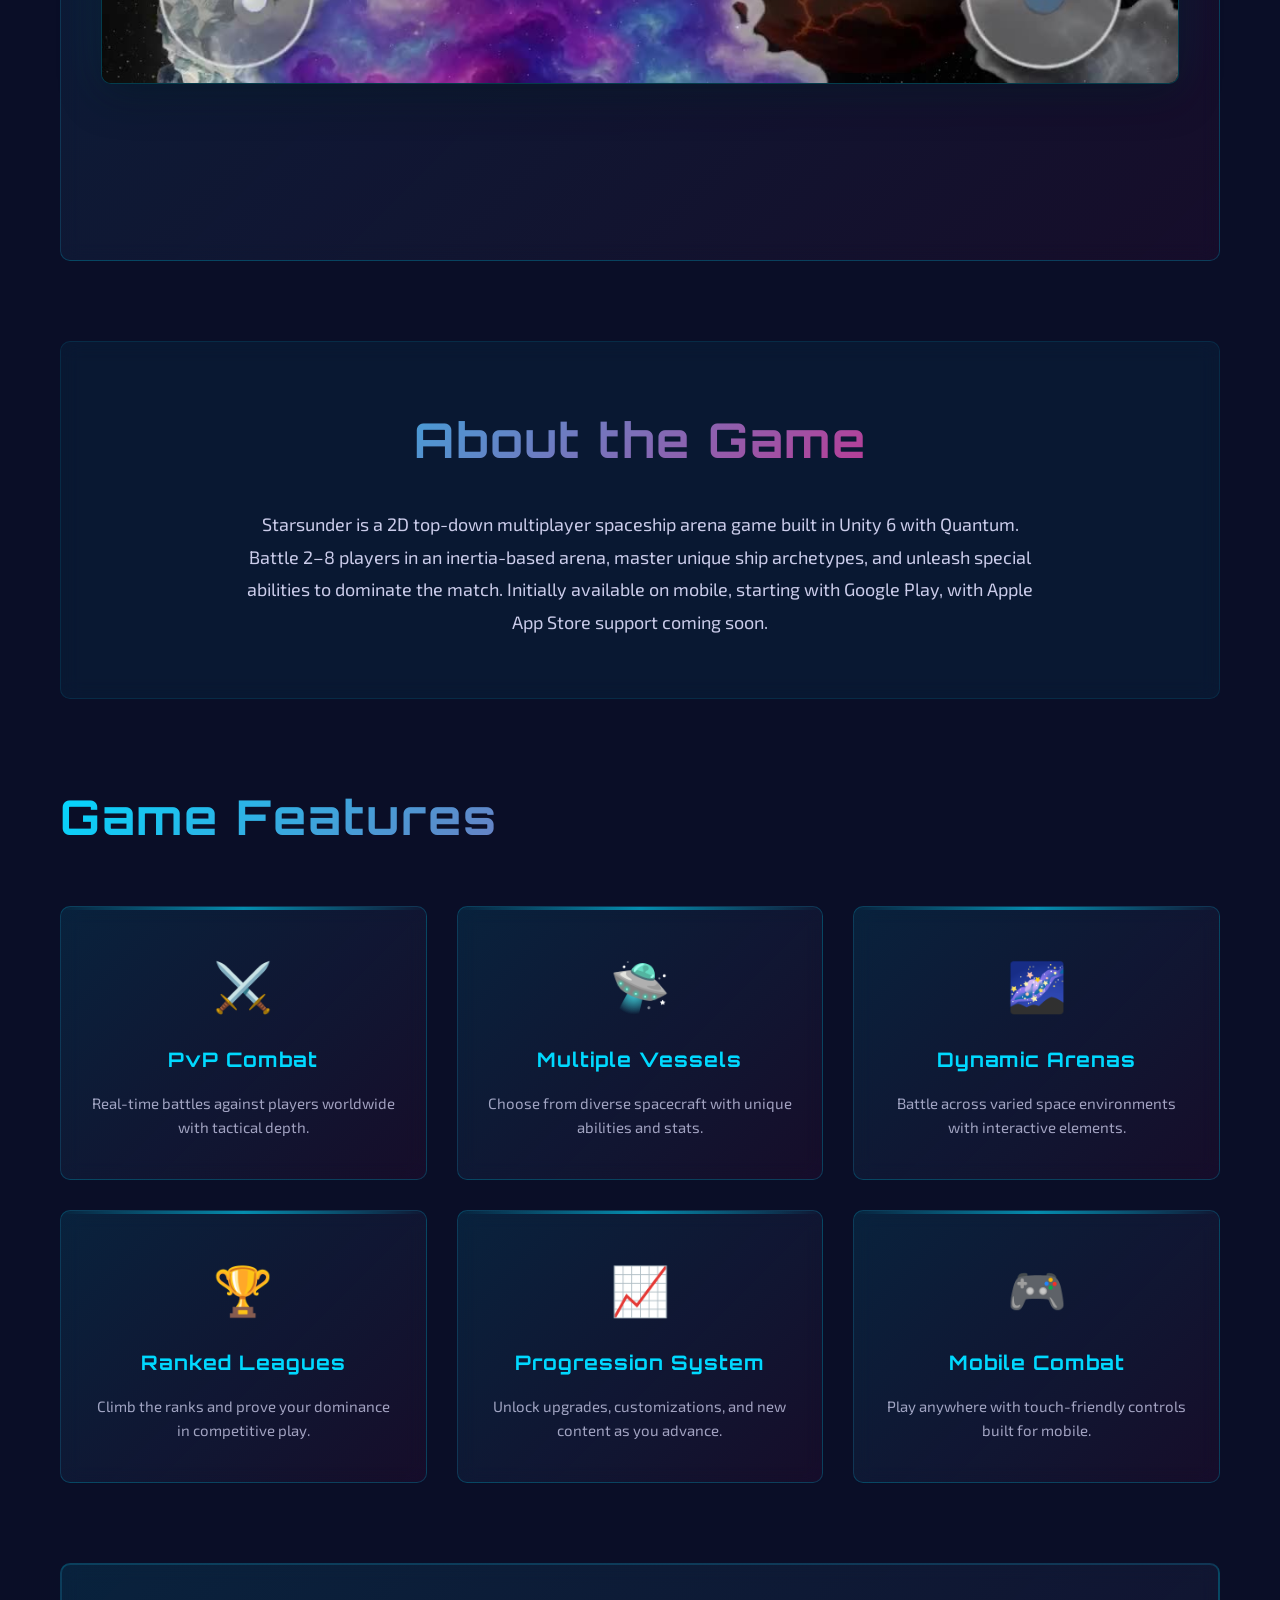
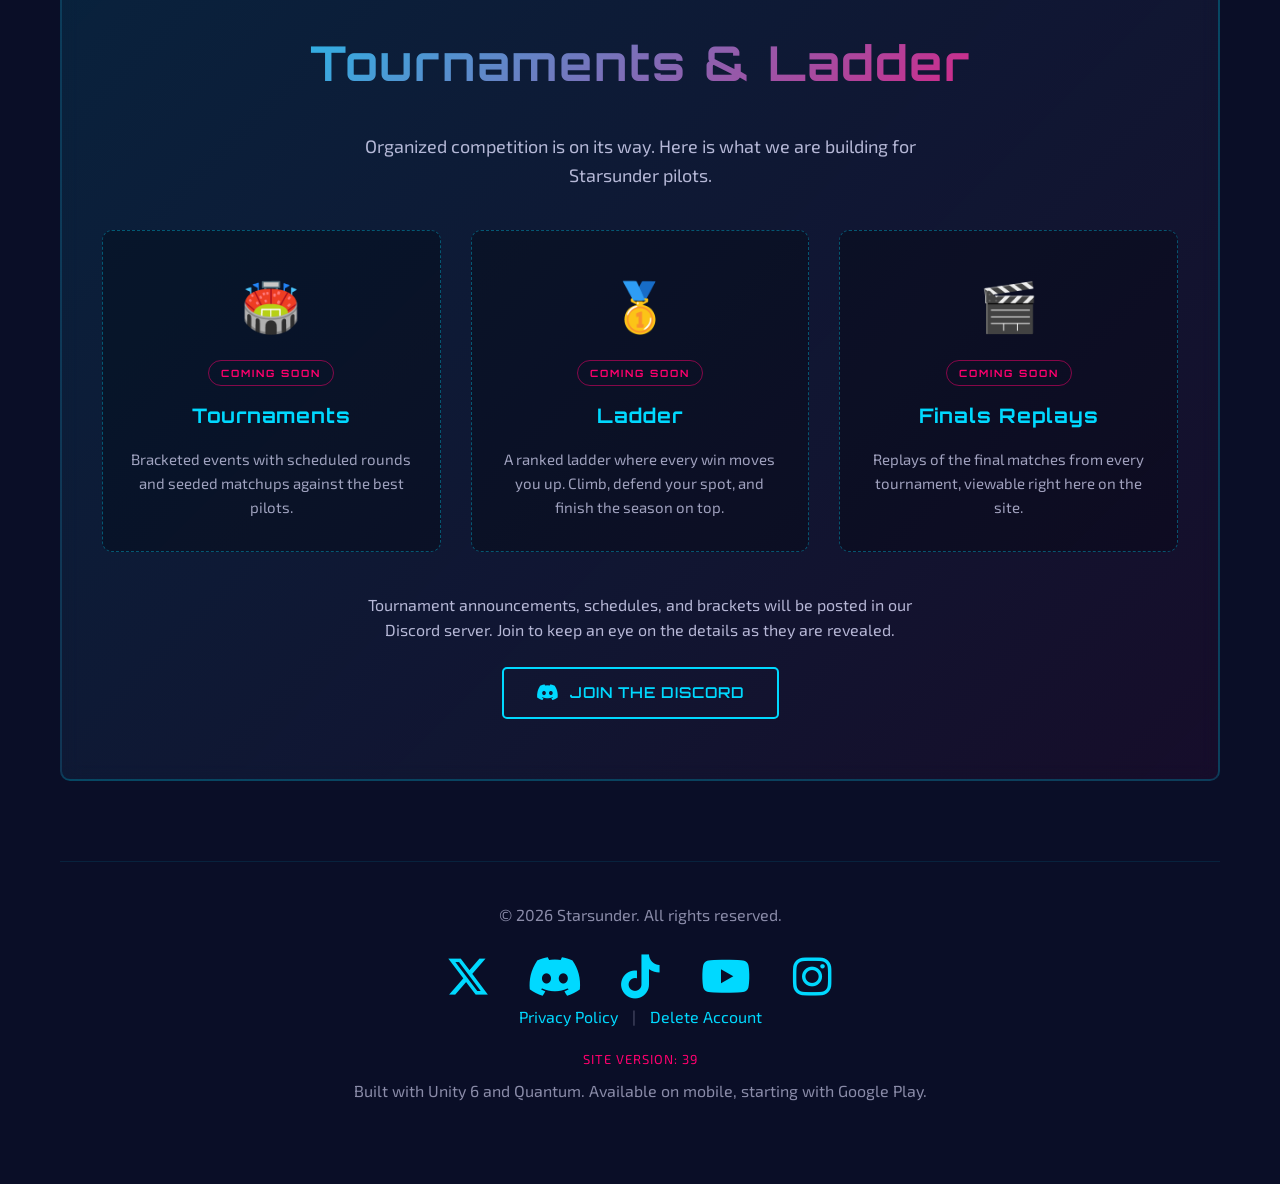
==== commit 57e008c3: "Retitle reel clip 4 to Asteroid Impact (v39) The clip from recording 000248 is from the Asteroid Imp" ====
--- a/index.html
+++ b/index.html
@@ -12,7 +12,7 @@
     <link rel="icon" type="image/png" href="starsunder-logo-500.png">
     <link rel="apple-touch-icon" href="starsunder-logo-500.png">
     <title>Starsunder - Spaceship Arena Game</title>
-    <link rel="stylesheet" href="style.css?v=38">
+    <link rel="stylesheet" href="style.css?v=39">
 </head>
 <body>
     <canvas id="stars-canvas"></canvas>
@@ -105,14 +105,14 @@
                     <span class="reel-tab-title">Labyrinth</span>
                 </button>
                 <button class="reel-tab" type="button" role="tab" id="reel-tab-4" aria-selected="false" aria-controls="reel-panel" tabindex="-1"
-                        aria-label="Clip 4 of 5: Earth Defence" data-title="Earth Defence"
+                        aria-label="Clip 4 of 5: Asteroid Impact" data-title="Asteroid Impact"
                         data-src="gameplay-4-v1.mp4" data-src-mobile="gameplay-4-mobile-v1.mp4" data-poster="gameplay-4-poster-v1.jpg"
                         data-mb="2.4" data-mb-mobile="0.9">
                     <span class="reel-tab-frame">
                         <img src="gameplay-4-thumb-v1.jpg" alt="" width="390" height="180" loading="lazy" decoding="async">
                         <span class="reel-tab-progress" aria-hidden="true"></span>
                     </span>
-                    <span class="reel-tab-title">Earth Defence</span>
+                    <span class="reel-tab-title">Asteroid Impact</span>
                 </button>
                 <button class="reel-tab" type="button" role="tab" id="reel-tab-5" aria-selected="false" aria-controls="reel-panel" tabindex="-1"
                         aria-label="Clip 5 of 5: Asteroid Impact" data-title="Asteroid Impact"
@@ -222,11 +222,11 @@
                 <span class="footer-sep">|</span>
                 <a href="delete-account.html">Delete Account</a>
             </p>
-            <p class="site-version">Site version: 38</p>
+            <p class="site-version">Site version: 39</p>
             <p>Built with Unity 6 and Quantum. Available on mobile, starting with Google Play.</p>
         </footer>
     </div>
 
-    <script src="script.js?v=38"></script>
+    <script src="script.js?v=39"></script>
 </body>
 </html>
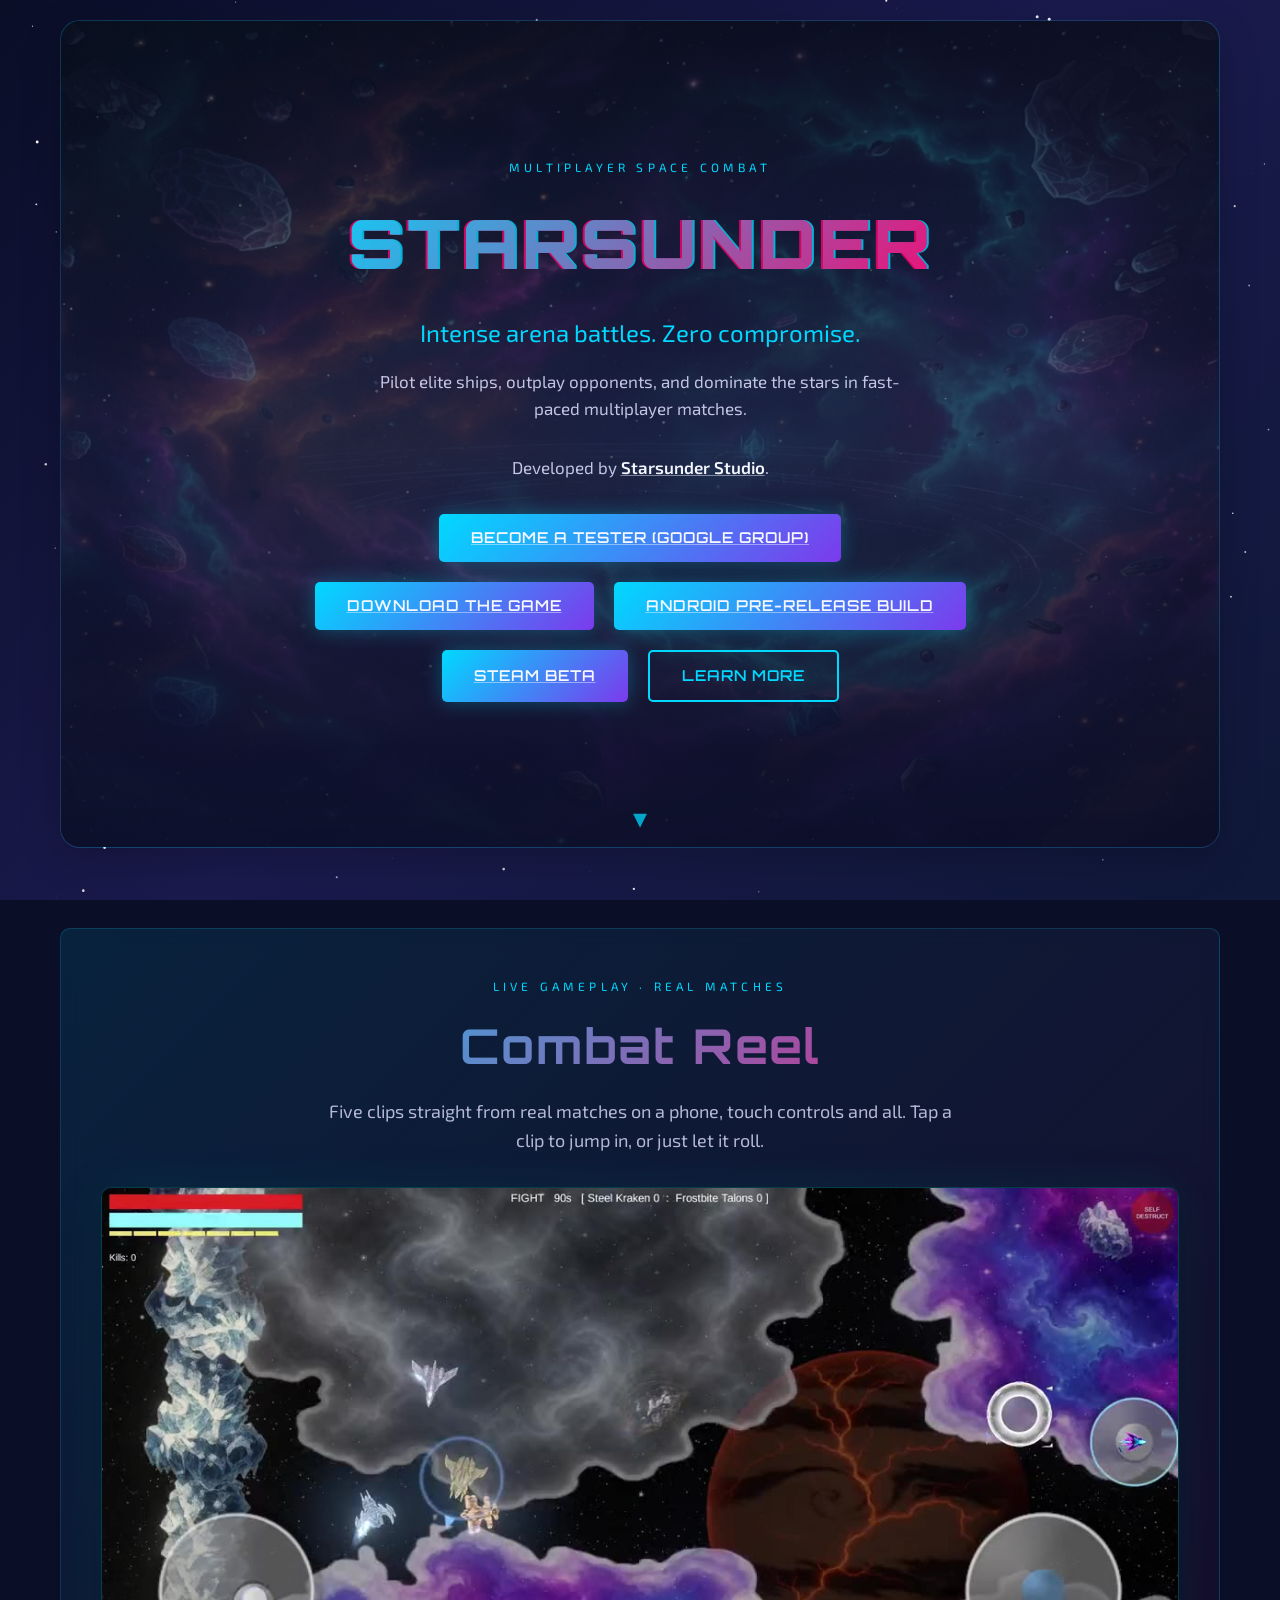
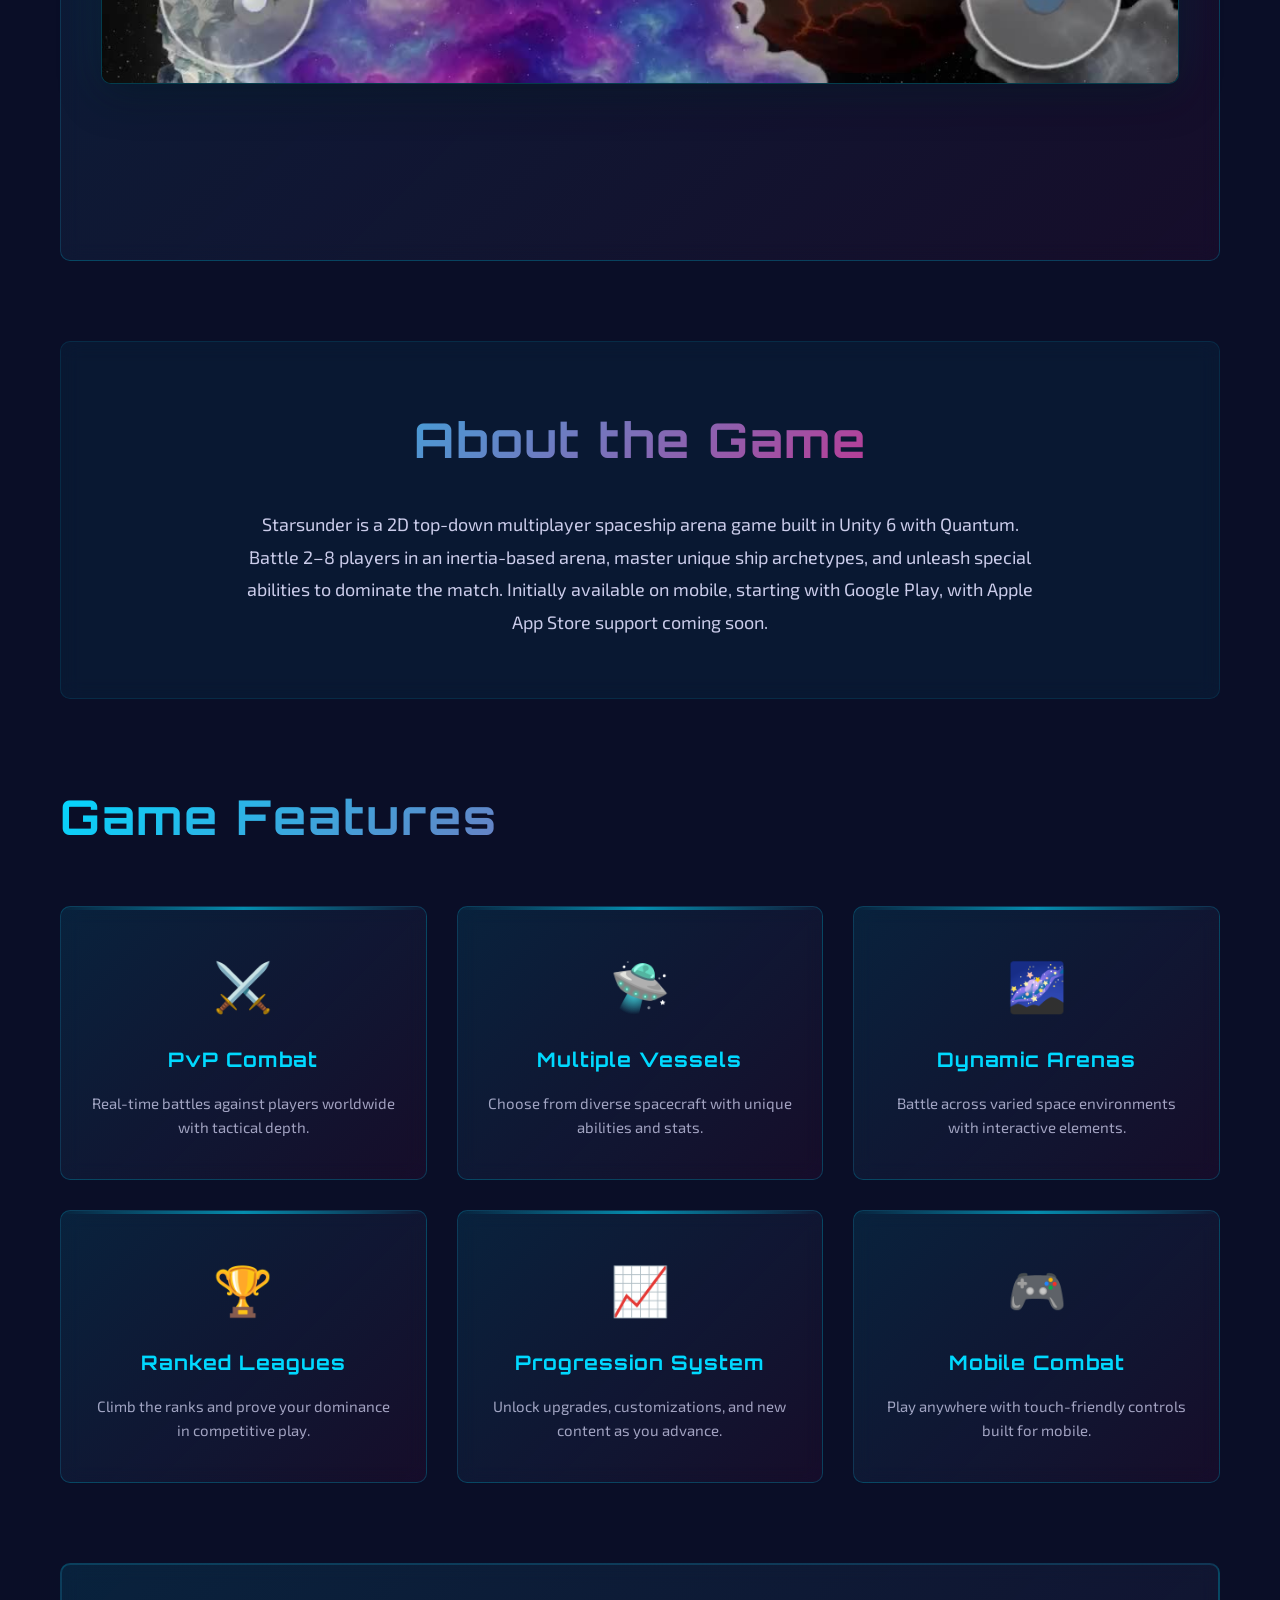
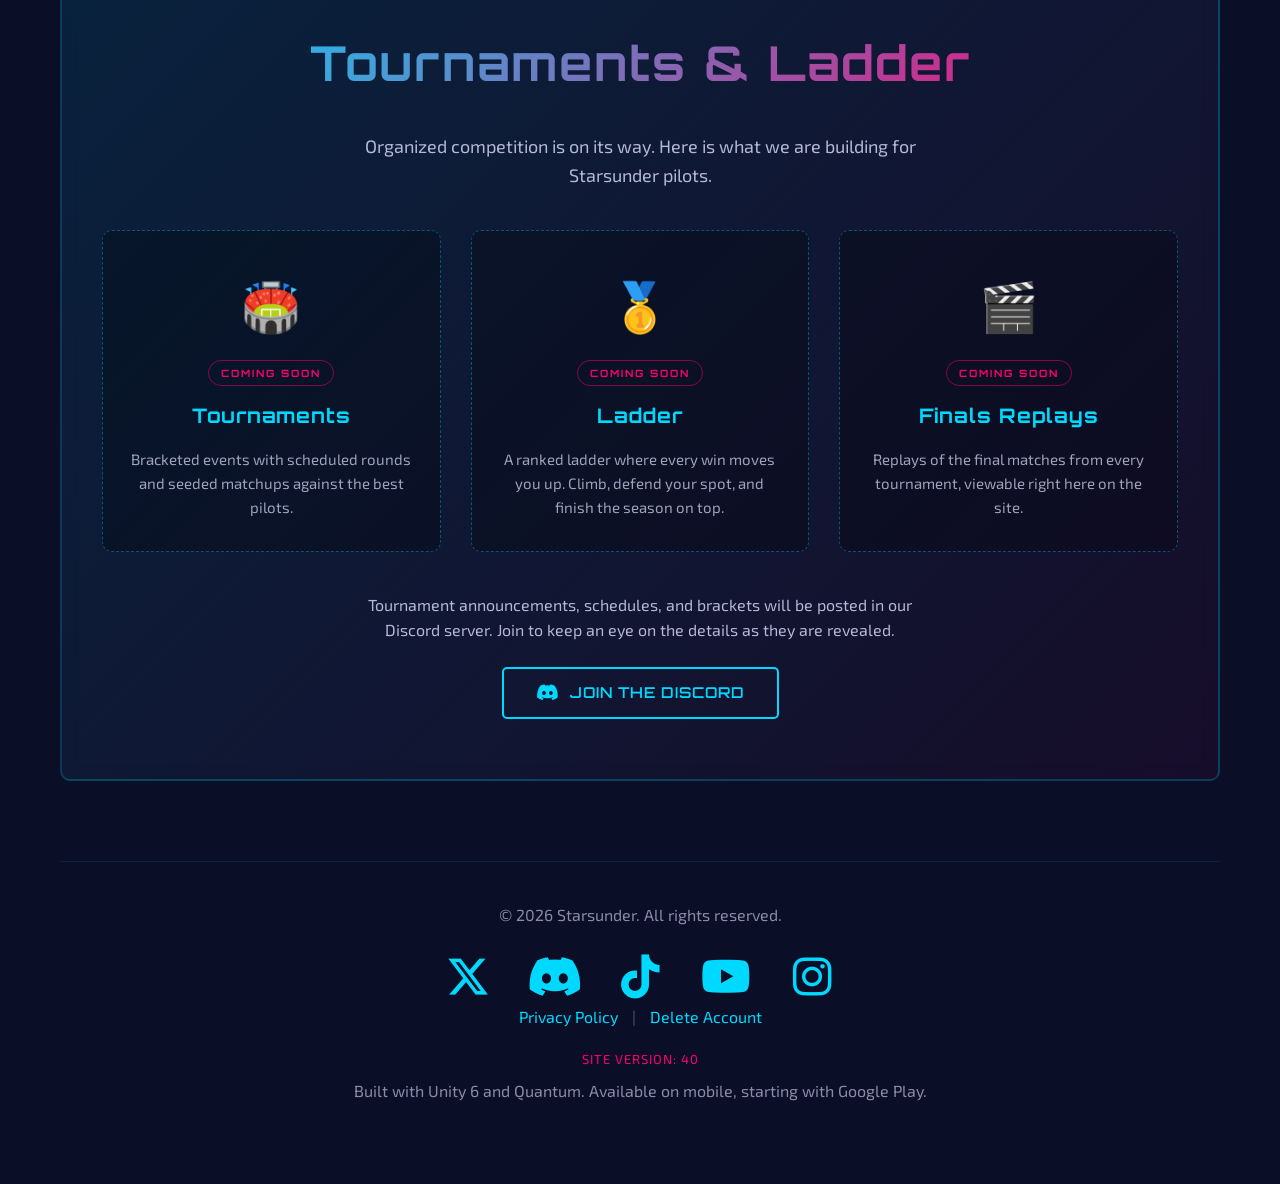
==== commit 700eb383: "Link Steam beta and bump Android minimum to 1.17 (site v40)" ====
--- a/index.html
+++ b/index.html
@@ -12,7 +12,7 @@
     <link rel="icon" type="image/png" href="starsunder-logo-500.png">
     <link rel="apple-touch-icon" href="starsunder-logo-500.png">
     <title>Starsunder - Spaceship Arena Game</title>
-    <link rel="stylesheet" href="style.css?v=39">
+    <link rel="stylesheet" href="style.css?v=40">
 </head>
 <body>
     <canvas id="stars-canvas"></canvas>
@@ -35,7 +35,7 @@
                     <a class="btn btn-primary" href="https://groups.google.com/g/starsunder-beta-pilots" target="_blank" rel="noopener noreferrer">Become a Tester (Google Group)</a>
                     <a class="btn btn-primary" href="https://play.google.com/apps/testing/com.starsunderstudio.starsunder" target="_blank" rel="noopener noreferrer">Download the Game</a>
                     <a class="btn btn-primary" href="https://drive.google.com/file/d/129R_GZ-BtbEEM9Xbn3rD3-jcOwAPbcdf/view?usp=drive_link" target="_blank" rel="noopener noreferrer">Android Pre-Release Build</a>
-                    <a class="btn btn-primary" href="https://drive.google.com/file/d/1EyXLG2-ThTmbZdYRuEPHj5hFcsKqm8kC/view?usp=drive_link" target="_blank" rel="noopener noreferrer">Desktop Pre-Release Build</a>
+                    <a class="btn btn-primary" href="https://store.steampowered.com/app/5506880/Starsunder/" target="_blank" rel="noopener noreferrer">Steam Beta</a>
                     <button class="btn btn-secondary" onclick="scrollToSection('#about')">Learn More</button>
                 </div>
             </div>
@@ -222,11 +222,11 @@
                 <span class="footer-sep">|</span>
                 <a href="delete-account.html">Delete Account</a>
             </p>
-            <p class="site-version">Site version: 39</p>
+            <p class="site-version">Site version: 40</p>
             <p>Built with Unity 6 and Quantum. Available on mobile, starting with Google Play.</p>
         </footer>
     </div>
 
-    <script src="script.js?v=39"></script>
+    <script src="script.js?v=40"></script>
 </body>
 </html>
